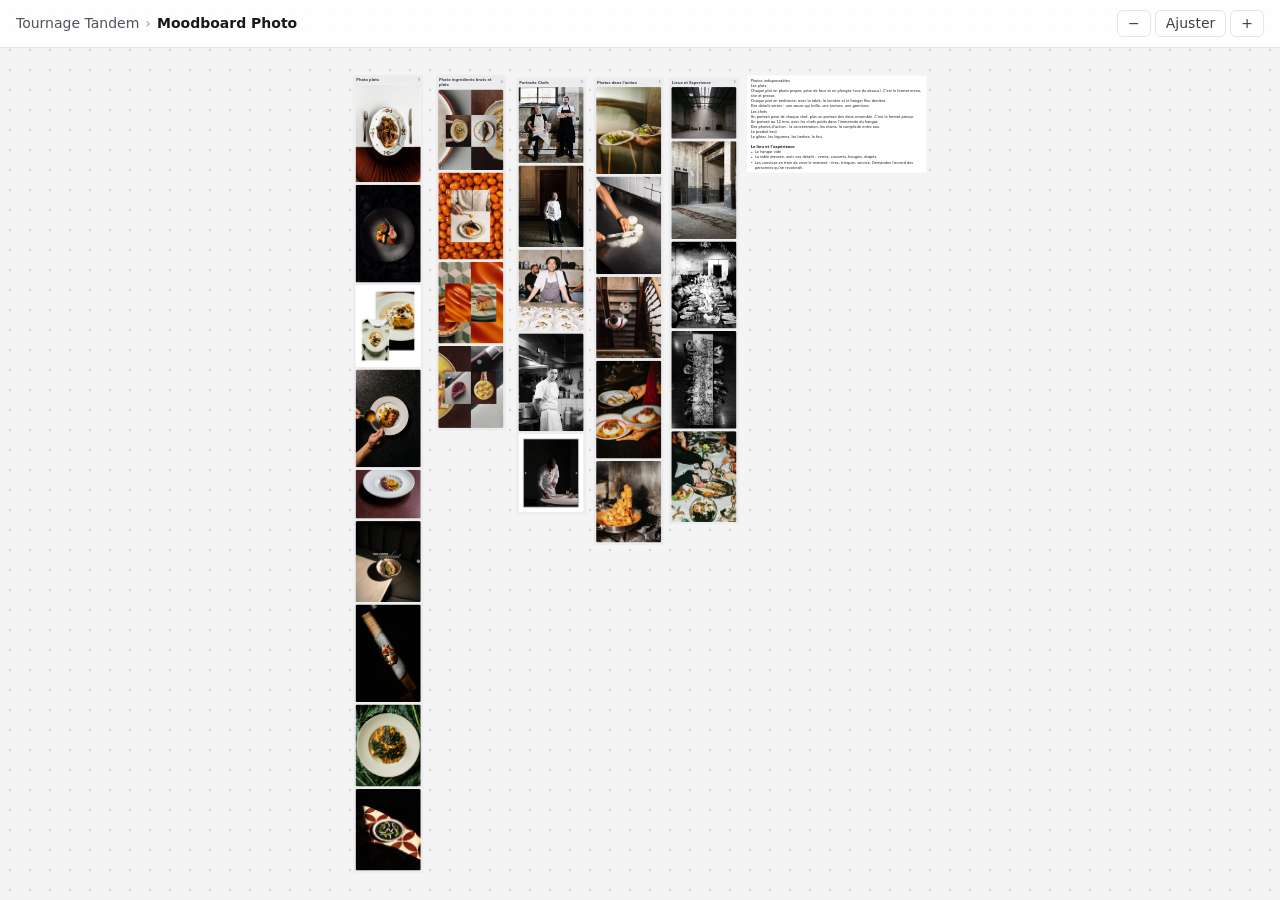
==== tournage-tandem-293031/b-8mO2krAp-R.html @ 4983e62d "Publier Tournage Tandem" ====
<!doctype html>
<html lang="fr" data-theme="light">
<head>
<meta charset="utf-8">
<meta name="viewport" content="width=device-width, initial-scale=1, viewport-fit=cover">
<meta name="robots" content="noindex">
<title>Moodboard Photo</title>
<link rel="stylesheet" href="site.css">
</head>
<body>
<header class="lb-bar"><nav class="lb-title"><a href="index.html">Tournage Tandem</a><span class="lb-sep">›</span><span>Moodboard Photo</span></nav>
<span class="lb-tools"><button type="button" data-zoom="out" aria-label="Dézoomer">−</button><button type="button" data-zoom="fit">Ajuster</button><button type="button" data-zoom="in" aria-label="Zoomer">+</button></span></header>
<main id="lb-viewport"><div id="lb-board" data-w="2370" data-h="3264" style="width:2370px;height:3264px"><div class="absolute top-0 left-0 origin-top-left" style="transform: translate(1290px, 400px);"><svg class="pointer-events-none absolute top-0 left-0 overflow-visible" width="1" height="1"><defs><marker id="arrowhead" viewBox="0 0 10 10" refX="9" refY="5" markerWidth="7" markerHeight="7" orient="auto-start-reverse"><path d="M0,0 L10,5 L0,10 z" fill="context-stroke"></path></marker></defs></svg><div data-card-id="LvJsIayY3w" tabindex="0" aria-label="Carte colonne" aria-selected="false" class="group absolute top-0 left-0 rounded-md border border-zinc-200 select-none " style="transform: translate(-1250px, -360px); width: 280px; z-index: 56; background: var(--color-surface);"><div class="rounded-md bg-zinc-200/70 p-2"><div class="mb-2 flex items-center gap-2 px-1 text-sm font-semibold text-zinc-700"><span class="flex-1">Photo plats</span><span class="text-xs font-normal text-zinc-500">9</span></div><div data-column-list="LvJsIayY3w" class="flex min-h-16 flex-col gap-2"><div data-card-id="njNgyBtPIL" data-column-child="true" class="relative rounded-md border border-zinc-200 " style="background: var(--color-surface);"><div><div class="relative overflow-hidden bg-zinc-200 rounded-md" style="aspect-ratio: 736 / 1104;"><img alt="" draggable="false" decoding="async" class="h-full w-full object-cover" src="media/i4.png"></div></div></div><div data-card-id="IyU7sFW_4O" data-column-child="true" class="relative rounded-md border border-zinc-200 " style="background: var(--color-surface);"><div><div class="relative overflow-hidden bg-zinc-200 rounded-md" style="aspect-ratio: 736 / 1104;"><img alt="" draggable="false" decoding="async" class="h-full w-full object-cover" src="media/i5.png"></div></div></div><div data-card-id="vJoPE5KVjy" data-column-child="true" class="relative rounded-md border border-zinc-200 " style="background: var(--color-surface);"><div><div class="relative overflow-hidden bg-zinc-200 rounded-md" style="aspect-ratio: 1080 / 1357;"><img alt="" draggable="false" decoding="async" class="h-full w-full object-cover" src="media/i6.png"></div></div></div><div data-card-id="wA_PZxwDK-" data-column-child="true" class="relative rounded-md border border-zinc-200 " style="background: var(--color-surface);"><div><div class="relative overflow-hidden bg-zinc-200 rounded-md" style="aspect-ratio: 236 / 354;"><img alt="" draggable="false" decoding="async" class="h-full w-full object-cover" src="media/i7.png"></div></div></div><div data-card-id="BzSF8DT0bY" data-column-child="true" class="relative rounded-md border border-zinc-200 " style="background: var(--color-surface);"><div><div class="relative overflow-hidden bg-zinc-200 rounded-md" style="aspect-ratio: 1080 / 810;"><img alt="" draggable="false" decoding="async" class="h-full w-full object-cover" src="media/i8.png"></div></div></div><div data-card-id="XKfzTBZloX" data-column-child="true" class="relative rounded-md border border-zinc-200 " style="background: var(--color-surface);"><div><div class="relative overflow-hidden bg-zinc-200 rounded-md" style="aspect-ratio: 633 / 787;"><img alt="" draggable="false" decoding="async" class="h-full w-full object-cover" src="media/i9.png"></div></div></div><div data-card-id="W5r5z1dsIK" data-column-child="true" class="relative rounded-md border border-zinc-200 " style="background: var(--color-surface);"><div><div class="relative overflow-hidden bg-zinc-200 rounded-md" style="aspect-ratio: 735 / 1101;"><img alt="" draggable="false" decoding="async" class="h-full w-full object-cover" src="media/i10.png"></div></div></div><div data-card-id="UJIeEretI3" data-column-child="true" class="relative rounded-md border border-zinc-200 " style="background: var(--color-surface);"><div><div class="relative overflow-hidden bg-zinc-200 rounded-md" style="aspect-ratio: 1080 / 1357;"><img alt="" draggable="false" decoding="async" class="h-full w-full object-cover" src="media/i11.png"></div></div></div><div data-card-id="RzW-T9tasm" data-column-child="true" class="relative rounded-md border border-zinc-200 " style="background: var(--color-surface);"><div><div class="relative overflow-hidden bg-zinc-200 rounded-md" style="aspect-ratio: 1080 / 1350;"><img alt="" draggable="false" decoding="async" class="h-full w-full object-cover" src="media/i12.png"></div></div></div></div></div></div><div data-card-id="RXgwbkj4sM" tabindex="0" aria-label="Carte note" aria-selected="false" class="group absolute top-0 left-0 rounded-md border border-zinc-200 select-none " style="transform: translate(320px, -360px); width: 720px; z-index: 198; background: var(--color-surface);"><div class="note-content px-4 py-3"><div><p>Photos indispensables</p><p></p><p>Les plats </p><p></p><p>Chaque plat en photo propre, prise de face et en plongée (vue du dessus). C’est le format menu, site et presse.</p><p>Chaque plat en ambiance, avec la table, la lumière et le hangar flou derrière.</p><p>Des détails serrés : une sauce qui brille, une texture, une garniture.</p><p></p><p>Les chefs</p><p>Un portrait posé de chaque chef, plus un portrait des deux ensemble. C’est le format presse.</p><p>Un portrait au 12 mm, avec les chefs petits dans l’immensité du hangar.</p><p>Des photos d’action : la concentration, les mains, la complicité entre eux.</p><p></p><p>Le produit brut</p><p>Le gibier, les légumes, les herbes, le feu.<br><br><strong>Le lieu et l’expérience</strong></p><ul><li><p>Le hangar vide</p></li><li><p>La table dressée, avec ses détails : verres, couverts, bougies, drapés.</p></li><li><p>Les convives en train de vivre le moment : rires, trinquer, service. Demandez l’accord des personnes qu’on reconnaît.</p></li></ul><p></p></div></div></div><div data-card-id="9bsiTiOy2B" tabindex="0" aria-label="Carte colonne" aria-selected="false" class="group absolute top-0 left-0 rounded-md border border-zinc-200 select-none " style="transform: translate(-920px, -360px); width: 280px; z-index: 103; background: var(--color-surface);"><div class="rounded-md bg-zinc-200/70 p-2"><div class="mb-2 flex items-center gap-2 px-1 text-sm font-semibold text-zinc-700"><span class="flex-1">Photo ingrédients bruts et plats</span><span class="text-xs font-normal text-zinc-500">4</span></div><div data-column-list="9bsiTiOy2B" class="flex min-h-16 flex-col gap-2"><div data-card-id="XRxmBs9Y7x" data-column-child="true" class="relative rounded-md border border-zinc-200 " style="background: var(--color-surface);"><div><div class="relative overflow-hidden bg-zinc-200 rounded-md" style="aspect-ratio: 736 / 910;"><img alt="" draggable="false" decoding="async" class="h-full w-full object-cover" src="media/i13.png"></div></div></div><div data-card-id="k-zAx4Mwv9" data-column-child="true" class="relative rounded-md border border-zinc-200 " style="background: var(--color-surface);"><div><div class="relative overflow-hidden bg-zinc-200 rounded-md" style="aspect-ratio: 1080 / 1440;"><img alt="" draggable="false" decoding="async" class="h-full w-full object-cover" src="media/i14.png"></div></div></div><div data-card-id="_bn1Z7Jq5g" data-column-child="true" class="relative rounded-md border border-zinc-200 " style="background: var(--color-surface);"><div><div class="relative overflow-hidden bg-zinc-200 rounded-md" style="aspect-ratio: 736 / 920;"><img alt="" draggable="false" decoding="async" class="h-full w-full object-cover" src="media/i15.png"></div></div></div><div data-card-id="ds8Im5H5Rj" data-column-child="true" class="relative rounded-md border border-zinc-200 " style="background: var(--color-surface);"><div><div class="relative overflow-hidden bg-zinc-200 rounded-md" style="aspect-ratio: 735 / 923;"><img alt="" draggable="false" decoding="async" class="h-full w-full object-cover" src="media/i16.png"></div></div></div></div></div></div><div data-card-id="5OZ8NhN9VP" tabindex="0" aria-label="Carte colonne" aria-selected="false" class="group absolute top-0 left-0 rounded-md border border-zinc-200 select-none " style="transform: translate(-600px, -350px); width: 280px; z-index: 129; background: var(--color-surface);"><div class="rounded-md bg-zinc-200/70 p-2"><div class="mb-2 flex items-center gap-2 px-1 text-sm font-semibold text-zinc-700"><span class="flex-1">Portraits Chefs</span><span class="text-xs font-normal text-zinc-500">5</span></div><div data-column-list="5OZ8NhN9VP" class="flex min-h-16 flex-col gap-2"><div data-card-id="KMeuzlbNnv" data-column-child="true" class="relative rounded-md border border-zinc-200 " style="background: var(--color-surface);"><div><div class="relative overflow-hidden bg-zinc-200 rounded-md" style="aspect-ratio: 236 / 275;"><img alt="" draggable="false" decoding="async" class="h-full w-full object-cover" src="media/i17.png"></div></div></div><div data-card-id="vSQC8sdJQJ" data-column-child="true" class="relative rounded-md border border-zinc-200 " style="background: var(--color-surface);"><div><div class="relative overflow-hidden bg-zinc-200 rounded-md" style="aspect-ratio: 480 / 600;"><img alt="" draggable="false" decoding="async" class="h-full w-full object-cover" src="media/i18.png"></div></div></div><div data-card-id="62qQlUIC3m" data-column-child="true" class="relative rounded-md border border-zinc-200 " style="background: var(--color-surface);"><div><div class="relative overflow-hidden bg-zinc-200 rounded-md" style="aspect-ratio: 736 / 920;"><img alt="" draggable="false" decoding="async" class="h-full w-full object-cover" src="media/i19.png"></div></div></div><div data-card-id="2UBen1p0eY" data-column-child="true" class="relative rounded-md border border-zinc-200 " style="background: var(--color-surface);"><div><div class="relative overflow-hidden bg-zinc-200 rounded-md" style="aspect-ratio: 853 / 1280;"><img alt="" draggable="false" decoding="async" class="h-full w-full object-cover" src="media/i20.png"></div></div></div><div data-card-id="iUIeqtGSo3" data-column-child="true" class="relative rounded-md border border-zinc-200 " style="background: var(--color-surface);"><div><div class="relative overflow-hidden bg-zinc-200 rounded-md" style="aspect-ratio: 735 / 886;"><img alt="" draggable="false" decoding="async" class="h-full w-full object-cover" src="media/i21.png"></div></div></div></div></div></div><div data-card-id="lsM_R3kjJk" tabindex="0" aria-label="Carte colonne" aria-selected="false" class="group absolute top-0 left-0 rounded-md border border-zinc-200 select-none " style="transform: translate(-290px, -350px); width: 280px; z-index: 151; background: var(--color-surface);"><div class="rounded-md bg-zinc-200/70 p-2"><div class="mb-2 flex items-center gap-2 px-1 text-sm font-semibold text-zinc-700"><span class="flex-1">Photos dans l'action</span><span class="text-xs font-normal text-zinc-500">5</span></div><div data-column-list="lsM_R3kjJk" class="flex min-h-16 flex-col gap-2"><div data-card-id="nvrEvSEn0A" data-column-child="true" class="relative rounded-md border border-zinc-200 " style="background: var(--color-surface);"><div><div class="relative overflow-hidden bg-zinc-200 rounded-md" style="aspect-ratio: 736 / 981;"><img alt="" draggable="false" decoding="async" class="h-full w-full object-cover" src="media/i22.png"></div></div></div><div data-card-id="2NFzXFzOPp" data-column-child="true" class="relative rounded-md border border-zinc-200 " style="background: var(--color-surface);"><div><div class="relative overflow-hidden bg-zinc-200 rounded-md" style="aspect-ratio: 735 / 1103;"><img alt="" draggable="false" decoding="async" class="h-full w-full object-cover" src="media/i23.png"></div></div></div><div data-card-id="EYjnAROrxI" data-column-child="true" class="relative rounded-md border border-zinc-200 " style="background: var(--color-surface);"><div><div class="relative overflow-hidden bg-zinc-200 rounded-md" style="aspect-ratio: 736 / 920;"><img alt="" draggable="false" decoding="async" class="h-full w-full object-cover" src="media/i24.png"></div></div></div><div data-card-id="Mbtm92wgEy" data-column-child="true" class="relative rounded-md border border-zinc-200 " style="background: var(--color-surface);"><div><div class="relative overflow-hidden bg-zinc-200 rounded-md" style="aspect-ratio: 1200 / 1799;"><img alt="" draggable="false" decoding="async" class="h-full w-full object-cover" src="media/i25.jpg"></div></div></div><div data-card-id="9i31WPZSc4" data-column-child="true" class="relative rounded-md border border-zinc-200 " style="background: var(--color-surface);"><div><div class="relative overflow-hidden bg-zinc-200 rounded-md" style="aspect-ratio: 736 / 920;"><img alt="" draggable="false" decoding="async" class="h-full w-full object-cover" src="media/i26.png"></div></div></div></div></div></div><div data-card-id="MlUQ92Ofdx" tabindex="0" aria-label="Carte colonne" aria-selected="false" class="group absolute top-0 left-0 rounded-md border border-zinc-200 select-none " style="transform: translate(10px, -350px); width: 280px; z-index: 185; background: var(--color-surface);"><div class="rounded-md bg-zinc-200/70 p-2"><div class="mb-2 flex items-center gap-2 px-1 text-sm font-semibold text-zinc-700"><span class="flex-1">Lieux et Experience</span><span class="text-xs font-normal text-zinc-500">5</span></div><div data-column-list="MlUQ92Ofdx" class="flex min-h-16 flex-col gap-2"><div data-card-id="k3ihn5Mwiq" data-column-child="true" class="relative rounded-md border border-zinc-200 " style="background: var(--color-surface);"><div><div class="relative overflow-hidden bg-zinc-200 rounded-md" style="aspect-ratio: 736 / 583;"><img alt="" draggable="false" decoding="async" class="h-full w-full object-cover" src="media/i27.png"></div></div></div><div data-card-id="mIV87DHWAd" data-column-child="true" class="relative rounded-md border border-zinc-200 " style="background: var(--color-surface);"><div><div class="relative overflow-hidden bg-zinc-200 rounded-md" style="aspect-ratio: 427 / 640;"><img alt="" draggable="false" decoding="async" class="h-full w-full object-cover" src="media/i28.png"></div></div></div><div data-card-id="74-20V0Ekl" data-column-child="true" class="relative rounded-md border border-zinc-200 " style="background: var(--color-surface);"><div><div class="relative overflow-hidden bg-zinc-200 rounded-md" style="aspect-ratio: 899 / 1200;"><img alt="" draggable="false" decoding="async" class="h-full w-full object-cover" src="media/i29.png"></div></div></div><div data-card-id="DCkj7bv6Ms" data-column-child="true" class="relative rounded-md border border-zinc-200 " style="background: var(--color-surface);"><div><div class="relative overflow-hidden bg-zinc-200 rounded-md" style="aspect-ratio: 736 / 1104;"><img alt="" draggable="false" decoding="async" class="h-full w-full object-cover" src="media/i30.png"></div></div></div><div data-card-id="jAz-Vx_orw" data-column-child="true" class="relative rounded-md border border-zinc-200 " style="background: var(--color-surface);"><div><div class="relative overflow-hidden bg-zinc-200 rounded-md" style="aspect-ratio: 1200 / 1679;"><img alt="" draggable="false" decoding="async" class="h-full w-full object-cover" src="media/i31.jpg"></div></div></div></div></div></div></div></div></main>
<div id="lb-lightbox" hidden></div>
<script src="viewer.js"></script>
</body>
</html>
---- tournage-tandem-293031/site.css ----
@layer properties {
  @supports (((-webkit-hyphens:none)) and (not (margin-trim:inline))) or ((-moz-orient:inline) and (not (color:rgb(from red r g b)))) {
  *, ::before, ::after, ::backdrop { --tw-translate-x: 0; --tw-translate-y: 0; --tw-translate-z: 0; --tw-rotate-x: initial; --tw-rotate-y: initial; --tw-rotate-z: initial; --tw-skew-x: initial; --tw-skew-y: initial; --tw-space-y-reverse: 0; --tw-divide-y-reverse: 0; --tw-border-style: solid; --tw-leading: initial; --tw-font-weight: initial; --tw-tracking: initial; --tw-shadow: 0 0 #0000; --tw-shadow-color: initial; --tw-shadow-alpha: 100%; --tw-inset-shadow: 0 0 #0000; --tw-inset-shadow-color: initial; --tw-inset-shadow-alpha: 100%; --tw-ring-color: initial; --tw-ring-shadow: 0 0 #0000; --tw-inset-ring-color: initial; --tw-inset-ring-shadow: 0 0 #0000; --tw-ring-inset: initial; --tw-ring-offset-width: 0px; --tw-ring-offset-color: #fff; --tw-ring-offset-shadow: 0 0 #0000; --tw-outline-style: solid; --tw-blur: initial; --tw-brightness: initial; --tw-contrast: initial; --tw-grayscale: initial; --tw-hue-rotate: initial; --tw-invert: initial; --tw-opacity: initial; --tw-saturate: initial; --tw-sepia: initial; --tw-drop-shadow: initial; --tw-drop-shadow-color: initial; --tw-drop-shadow-alpha: 100%; --tw-drop-shadow-size: initial; }
}
}
@layer theme {
  :root, :host { --font-sans: -apple-system, BlinkMacSystemFont, "Segoe UI", Roboto, "Helvetica Neue", "Noto Sans", Arial, sans-serif, "Apple Color Emoji", "Segoe UI Emoji", "Segoe UI Symbol", "Noto Color Emoji"; --font-mono: ui-monospace, SFMono-Regular, Menlo, Monaco, Consolas, "Liberation Mono", "Courier New", monospace; --color-red-50: oklch(97.1% .013 17.38); --color-red-200: oklch(88.5% .062 18.334); --color-red-700: oklch(50.5% .213 27.518); --color-red-800: oklch(44.4% .177 26.899); --color-amber-50: oklch(98.7% .022 95.277); --color-amber-400: oklch(82.8% .189 84.429); --color-amber-900: oklch(41.4% .112 45.904); --color-green-500: oklch(72.3% .219 149.579); --color-sky-50: oklch(97.7% .013 236.62); --color-sky-100: oklch(95.1% .026 236.824); --color-sky-500: oklch(68.5% .169 237.323); --color-sky-600: oklch(58.8% .158 241.966); --color-sky-700: oklch(50% .134 242.749); --color-sky-800: oklch(44.3% .11 240.79); --color-zinc-50: oklch(98.5% 0 none); --color-zinc-100: oklch(96.7% .001 286.375); --color-zinc-200: oklch(92% .004 286.32); --color-zinc-300: oklch(87.1% .006 286.286); --color-zinc-400: oklch(70.5% .015 286.067); --color-zinc-500: oklch(55.2% .016 285.938); --color-zinc-600: oklch(44.2% .017 285.786); --color-zinc-700: oklch(37% .013 285.805); --color-zinc-800: oklch(27.4% .006 286.033); --color-zinc-900: oklch(21% .006 285.885); --color-black: #000; --color-white: #fff; --spacing: .25rem; --container-xs: 20rem; --container-sm: 24rem; --container-md: 28rem; --container-lg: 32rem; --container-xl: 36rem; --container-2xl: 42rem; --container-3xl: 48rem; --container-4xl: 56rem; --container-6xl: 72rem; --text-xs: .75rem; --text-xs--line-height: calc(1 / .75); --text-sm: .875rem; --text-sm--line-height: calc(1.25 / .875); --text-base: 1rem; --text-base--line-height: calc(1.5 / 1); --text-lg: 1.125rem; --text-lg--line-height: calc(1.75 / 1.125); --text-xl: 1.25rem; --text-xl--line-height: calc(1.75 / 1.25); --text-2xl: 1.5rem; --text-2xl--line-height: calc(2 / 1.5); --text-4xl: 2.25rem; --text-4xl--line-height: calc(2.5 / 2.25); --font-weight-normal: 400; --font-weight-medium: 500; --font-weight-semibold: 600; --font-weight-bold: 700; --tracking-wide: .025em; --tracking-widest: .1em; --leading-relaxed: 1.625; --radius-md: .375rem; --radius-lg: .5rem; --radius-xl: .75rem; --radius-2xl: 1rem; --aspect-video: 16 / 9; --default-transition-duration: .15s; --default-transition-timing-function: cubic-bezier(.4, 0, .2, 1); --default-font-family: var(--font-sans); --default-mono-font-family: var(--font-mono); --color-surface: #fff; --color-ink: oklch(21% .006 285.885); --color-ink-hover: oklch(37% .013 285.805); --color-grid-dot: #0000001f; }
}
@layer base {
  *, ::after, ::before, ::backdrop { box-sizing: border-box; border: 0px solid; margin: 0px; padding: 0px; }
  ::file-selector-button { box-sizing: border-box; border: 0px solid; margin: 0px; padding: 0px; }
  html, :host { tab-size: 4; line-height: 1.5; font-family: var(--default-font-family,-apple-system, BlinkMacSystemFont, "Segoe UI", Roboto, "Helvetica Neue", "Noto Sans", Arial, sans-serif, "Apple Color Emoji", "Segoe UI Emoji", "Segoe UI Symbol", "Noto Color Emoji"); font-feature-settings: var(--default-font-feature-settings,normal); font-variation-settings: var(--default-font-variation-settings,normal); }
  hr { height: 0px; color: inherit; border-top-width: 1px; }
  abbr:where([title]) { text-decoration: underline dotted; }
  h1, h2, h3, h4, h5, h6 { font-size: inherit; font-weight: inherit; }
  a { color: inherit; text-decoration: inherit; }
  b, strong { font-weight: bolder; }
  code, kbd, samp, pre { font-family: var(--default-mono-font-family,ui-monospace, SFMono-Regular, Menlo, Monaco, Consolas, "Liberation Mono", "Courier New", monospace); font-feature-settings: var(--default-mono-font-feature-settings,normal); font-variation-settings: var(--default-mono-font-variation-settings,normal); font-size: 1em; }
  small { font-size: 80%; }
  sub, sup { vertical-align: baseline; font-size: 75%; line-height: 0; position: relative; }
  sub { bottom: -0.25em; }
  sup { top: -0.5em; }
  table { text-indent: 0px; border-color: inherit; border-collapse: collapse; }
  progress { vertical-align: baseline; }
  summary { display: list-item; }
  ol, ul, menu { list-style: none; }
  img, svg, video, canvas, audio, iframe, embed, object { vertical-align: middle; display: block; }
  img, video { max-width: 100%; height: auto; }
  button, input, select, optgroup, textarea { font-style: inherit; font-variant-caps: inherit; font-weight: inherit; font-width: inherit; font-size: inherit; line-height: inherit; font-family: inherit; font-size-adjust: inherit; font-kerning: inherit; font-variant-alternates: inherit; font-variant-ligatures: inherit; font-variant-numeric: inherit; font-variant-east-asian: inherit; font-variant-position: inherit; font-variant-emoji: inherit; font-optical-sizing: inherit; font-feature-settings: inherit; font-variation-settings: inherit; letter-spacing: inherit; color: inherit; opacity: 1; background-color: rgba(0, 0, 0, 0); border-radius: 0px; }
  ::file-selector-button { font-style: inherit; font-variant-caps: inherit; font-weight: inherit; font-width: inherit; font-size: inherit; line-height: inherit; font-family: inherit; font-size-adjust: inherit; font-kerning: inherit; font-variant-alternates: inherit; font-variant-ligatures: inherit; font-variant-numeric: inherit; font-variant-east-asian: inherit; font-variant-position: inherit; font-variant-emoji: inherit; font-optical-sizing: inherit; font-feature-settings: inherit; font-variation-settings: inherit; letter-spacing: inherit; color: inherit; opacity: 1; background-color: rgba(0, 0, 0, 0); border-radius: 0px; }
  :where(select:is([multiple], [size])) optgroup { font-weight: bolder; }
  :where(select:is([multiple], [size])) optgroup option { padding-inline-start: 20px; }
  ::file-selector-button { margin-inline-end: 4px; }
  ::placeholder { opacity: 1; }
  @supports (not ((-webkit-appearance:-apple-pay-button))) or (contain-intrinsic-size:1px) {
  ::placeholder { color: currentcolor; }
  @supports (color:color-mix(in lab, red, red)) {
  ::placeholder { color: color-mix(currentcolor, transparent); }
}
}
  textarea { resize: vertical; }
  ::-webkit-search-decoration { appearance: none; }
  ::-webkit-date-and-time-value { min-height: 1lh; text-align: inherit; }
  ::-webkit-datetime-edit { display: inline-flex; }
  ::-webkit-datetime-edit-fields-wrapper { padding: 0px; }
  ::-webkit-datetime-edit { padding-block: 0px; }
  ::-webkit-datetime-edit-year-field { padding-block: 0px; }
  ::-webkit-datetime-edit-month-field { padding-block: 0px; }
  ::-webkit-datetime-edit-day-field { padding-block: 0px; }
  ::-webkit-datetime-edit-hour-field { padding-block: 0px; }
  ::-webkit-datetime-edit-minute-field { padding-block: 0px; }
  ::-webkit-datetime-edit-second-field { padding-block: 0px; }
  ::-webkit-datetime-edit-millisecond-field { padding-block: 0px; }
  ::-webkit-datetime-edit-meridiem-field { padding-block: 0px; }
  ::-webkit-calendar-picker-indicator { line-height: 1; }
  button, input:where([type="button"], [type="reset"], [type="submit"]) { appearance: button; }
  ::file-selector-button { appearance: button; }
  ::-webkit-inner-spin-button { height: auto; }
  ::-webkit-outer-spin-button { height: auto; }
  [hidden]:where(:not([hidden="until-found"])) { display: none !important; }
}
@layer components;
@layer utilities {
  .pointer-events-auto { pointer-events: auto; }
  .pointer-events-none { pointer-events: none; }
  .invisible { visibility: hidden; }
  .visible { visibility: visible; }
  .sr-only { clip-path: inset(50%); white-space: nowrap; border-width: 0px; width: 1px; height: 1px; margin: -1px; padding: 0px; position: absolute; overflow: hidden; }
  .absolute { position: absolute; }
  .fixed { position: fixed; }
  .relative { position: relative; }
  .static { position: static; }
  .sticky { position: sticky; }
  .inset-0 { inset: 0px; }
  .-top-1\.5 { top: calc(var(--spacing) * -1.5); }
  .-top-10 { top: calc(var(--spacing) * -10); }
  .top-0 { top: 0px; }
  .top-1\.5 { top: calc(var(--spacing) * 1.5); }
  .top-1\/2 { top: 50%; }
  .top-2 { top: calc(var(--spacing) * 2); }
  .top-3 { top: calc(var(--spacing) * 3); }
  .top-full { top: 100%; }
  .-right-1 { right: calc(var(--spacing) * -1); }
  .-right-1\.5 { right: calc(var(--spacing) * -1.5); }
  .-right-5 { right: calc(var(--spacing) * -5); }
  .right-0 { right: 0px; }
  .right-2 { right: calc(var(--spacing) * 2); }
  .right-3 { right: calc(var(--spacing) * 3); }
  .bottom-2 { bottom: calc(var(--spacing) * 2); }
  .bottom-4 { bottom: calc(var(--spacing) * 4); }
  .bottom-12 { bottom: calc(var(--spacing) * 12); }
  .bottom-full { bottom: 100%; }
  .left-0 { left: 0px; }
  .left-1\.5 { left: calc(var(--spacing) * 1.5); }
  .left-1\/2 { left: 50%; }
  .left-2 { left: calc(var(--spacing) * 2); }
  .left-3 { left: calc(var(--spacing) * 3); }
  .z-10 { z-index: 10; }
  .z-40 { z-index: 40; }
  .z-50 { z-index: 50; }
  .col-span-2 { grid-column-start: span 2; grid-column-end: span 2; }
  .container { width: 100%; }
  @media (width >= 40rem) {
  .container { max-width: 40rem; }
}
  @media (width >= 48rem) {
  .container { max-width: 48rem; }
}
  @media (width >= 64rem) {
  .container { max-width: 64rem; }
}
  @media (width >= 80rem) {
  .container { max-width: 80rem; }
}
  @media (width >= 96rem) {
  .container { max-width: 96rem; }
}
  .m-4 { margin: calc(var(--spacing) * 4); }
  .m-auto { margin: auto; }
  .mx-1 { margin-inline: var(--spacing); }
  .mx-auto { margin-inline: auto; }
  .mt-0\.5 { margin-top: calc(var(--spacing) * .5); }
  .mt-1 { margin-top: var(--spacing); }
  .mt-2 { margin-top: calc(var(--spacing) * 2); }
  .mt-3 { margin-top: calc(var(--spacing) * 3); }
  .mt-4 { margin-top: calc(var(--spacing) * 4); }
  .mb-1 { margin-bottom: var(--spacing); }
  .mb-2 { margin-bottom: calc(var(--spacing) * 2); }
  .mb-3 { margin-bottom: calc(var(--spacing) * 3); }
  .mb-4 { margin-bottom: calc(var(--spacing) * 4); }
  .mb-5 { margin-bottom: calc(var(--spacing) * 5); }
  .ml-0\.5 { margin-left: calc(var(--spacing) * .5); }
  .ml-1 { margin-left: var(--spacing); }
  .ml-2 { margin-left: calc(var(--spacing) * 2); }
  .ml-auto { margin-left: auto; }
  .line-clamp-2 { -webkit-line-clamp: 2; -webkit-box-orient: vertical; display: -webkit-box; overflow: hidden; }
  .block { display: block; }
  .contents { display: contents; }
  .flex { display: flex; }
  .grid { display: grid; }
  .hidden { display: none; }
  .inline-block { display: inline-block; }
  .inline-flex { display: inline-flex; }
  .table { display: table; }
  .aspect-\[4\/3\] { aspect-ratio: 4 / 3; }
  .aspect-video { aspect-ratio: var(--aspect-video); }
  .h-1 { height: var(--spacing); }
  .h-2 { height: calc(var(--spacing) * 2); }
  .h-3 { height: calc(var(--spacing) * 3); }
  .h-4 { height: calc(var(--spacing) * 4); }
  .h-5 { height: calc(var(--spacing) * 5); }
  .h-6 { height: calc(var(--spacing) * 6); }
  .h-7 { height: calc(var(--spacing) * 7); }
  .h-8 { height: calc(var(--spacing) * 8); }
  .h-9 { height: calc(var(--spacing) * 9); }
  .h-10 { height: calc(var(--spacing) * 10); }
  .h-11 { height: calc(var(--spacing) * 11); }
  .h-12 { height: calc(var(--spacing) * 12); }
  .h-44 { height: calc(var(--spacing) * 44); }
  .h-full { height: 100%; }
  .max-h-40 { max-height: calc(var(--spacing) * 40); }
  .max-h-\[75vh\] { max-height: 75vh; }
  .max-h-\[85vh\] { max-height: 85vh; }
  .max-h-full { max-height: 100%; }
  .min-h-0 { min-height: 0px; }
  .min-h-6 { min-height: calc(var(--spacing) * 6); }
  .min-h-12 { min-height: calc(var(--spacing) * 12); }
  .min-h-16 { min-height: calc(var(--spacing) * 16); }
  .w-1 { width: var(--spacing); }
  .w-2 { width: calc(var(--spacing) * 2); }
  .w-2\/3 { width: 66.6667%; }
  .w-3 { width: calc(var(--spacing) * 3); }
  .w-4 { width: calc(var(--spacing) * 4); }
  .w-5 { width: calc(var(--spacing) * 5); }
  .w-5\/6 { width: 83.3333%; }
  .w-6 { width: calc(var(--spacing) * 6); }
  .w-7 { width: calc(var(--spacing) * 7); }
  .w-8 { width: calc(var(--spacing) * 8); }
  .w-9 { width: calc(var(--spacing) * 9); }
  .w-10 { width: calc(var(--spacing) * 10); }
  .w-11 { width: calc(var(--spacing) * 11); }
  .w-12 { width: calc(var(--spacing) * 12); }
  .w-14 { width: calc(var(--spacing) * 14); }
  .w-16 { width: calc(var(--spacing) * 16); }
  .w-20 { width: calc(var(--spacing) * 20); }
  .w-32 { width: calc(var(--spacing) * 32); }
  .w-40 { width: calc(var(--spacing) * 40); }
  .w-44 { width: calc(var(--spacing) * 44); }
  .w-48 { width: calc(var(--spacing) * 48); }
  .w-60 { width: calc(var(--spacing) * 60); }
  .w-72 { width: calc(var(--spacing) * 72); }
  .w-full { width: 100%; }
  .w-px { width: 1px; }
  .max-w-2xl { max-width: var(--container-2xl); }
  .max-w-3xl { max-width: var(--container-3xl); }
  .max-w-4xl { max-width: var(--container-4xl); }
  .max-w-6xl { max-width: var(--container-6xl); }
  .max-w-40 { max-width: calc(var(--spacing) * 40); }
  .max-w-\[calc\(100\%-1\.5rem\)\] { max-width: calc(100% - 1.5rem); }
  .max-w-full { max-width: 100%; }
  .max-w-lg { max-width: var(--container-lg); }
  .max-w-md { max-width: var(--container-md); }
  .max-w-sm { max-width: var(--container-sm); }
  .max-w-xl { max-width: var(--container-xl); }
  .max-w-xs { max-width: var(--container-xs); }
  .min-w-0 { min-width: 0px; }
  .min-w-7 { min-width: calc(var(--spacing) * 7); }
  .min-w-12 { min-width: calc(var(--spacing) * 12); }
  .min-w-44 { min-width: calc(var(--spacing) * 44); }
  .min-w-60 { min-width: calc(var(--spacing) * 60); }
  .flex-1 { flex: 1 1 0%; }
  .flex-shrink { flex-shrink: 1; }
  .shrink-0 { flex-shrink: 0; }
  .origin-top-left { transform-origin: 0px 0px; }
  .-translate-x-1\/2 { --tw-translate-x: calc(calc(1 / 2 * 100%) * -1); translate: var(--tw-translate-x) var(--tw-translate-y); }
  .-translate-y-1\/2 { --tw-translate-y: calc(calc(1 / 2 * 100%) * -1); translate: var(--tw-translate-x) var(--tw-translate-y); }
  .transform { transform: var(--tw-rotate-x,) var(--tw-rotate-y,) var(--tw-rotate-z,) var(--tw-skew-x,) var(--tw-skew-y,); }
  .cursor-crosshair { cursor: crosshair; }
  .cursor-ew-resize { cursor: ew-resize; }
  .cursor-grab { cursor: grab; }
  .cursor-move { cursor: move; }
  .cursor-pointer { cursor: pointer; }
  .cursor-text { cursor: text; }
  .touch-none { touch-action: none; }
  .resize { resize: both; }
  .resize-none { resize: none; }
  .list-disc { list-style-type: disc; }
  .grid-cols-2 { grid-template-columns: repeat(2, minmax(0px, 1fr)); }
  .grid-cols-\[auto_1fr\] { grid-template-columns: auto 1fr; }
  .grid-cols-\[repeat\(auto-fill\,minmax\(48px\,1fr\)\)\] { grid-template-columns: repeat(auto-fill, minmax(48px, 1fr)); }
  .grid-cols-\[repeat\(auto-fill\,minmax\(200px\,1fr\)\)\] { grid-template-columns: repeat(auto-fill, minmax(200px, 1fr)); }
  .flex-col { flex-direction: column; }
  .flex-col-reverse { flex-direction: column-reverse; }
  .flex-row { flex-direction: row; }
  .flex-wrap { flex-wrap: wrap; }
  .items-baseline { align-items: baseline; }
  .items-center { align-items: center; }
  .items-end { align-items: flex-end; }
  .items-start { align-items: flex-start; }
  .justify-between { justify-content: space-between; }
  .justify-center { justify-content: center; }
  .justify-end { justify-content: flex-end; }
  .gap-0\.5 { gap: calc(var(--spacing) * .5); }
  .gap-1 { gap: var(--spacing); }
  .gap-1\.5 { gap: calc(var(--spacing) * 1.5); }
  .gap-2 { gap: calc(var(--spacing) * 2); }
  .gap-3 { gap: calc(var(--spacing) * 3); }
  .gap-4 { gap: calc(var(--spacing) * 4); }
  :where(.space-y-1 > :not(:last-child)) { --tw-space-y-reverse: 0; margin-block-start: calc(var(--spacing) * var(--tw-space-y-reverse)); margin-block-end: calc(var(--spacing) * calc(1 - var(--tw-space-y-reverse))); }
  :where(.space-y-1\.5 > :not(:last-child)) { --tw-space-y-reverse: 0; margin-block-start: calc(calc(var(--spacing) * 1.5) * var(--tw-space-y-reverse)); margin-block-end: calc(calc(var(--spacing) * 1.5) * calc(1 - var(--tw-space-y-reverse))); }
  :where(.space-y-2 > :not(:last-child)) { --tw-space-y-reverse: 0; margin-block-start: calc(calc(var(--spacing) * 2) * var(--tw-space-y-reverse)); margin-block-end: calc(calc(var(--spacing) * 2) * calc(1 - var(--tw-space-y-reverse))); }
  :where(.space-y-5 > :not(:last-child)) { --tw-space-y-reverse: 0; margin-block-start: calc(calc(var(--spacing) * 5) * var(--tw-space-y-reverse)); margin-block-end: calc(calc(var(--spacing) * 5) * calc(1 - var(--tw-space-y-reverse))); }
  :where(.space-y-6 > :not(:last-child)) { --tw-space-y-reverse: 0; margin-block-start: calc(calc(var(--spacing) * 6) * var(--tw-space-y-reverse)); margin-block-end: calc(calc(var(--spacing) * 6) * calc(1 - var(--tw-space-y-reverse))); }
  .gap-x-2 { column-gap: calc(var(--spacing) * 2); }
  .gap-x-4 { column-gap: calc(var(--spacing) * 4); }
  .gap-y-1 { row-gap: var(--spacing); }
  :where(.divide-y > :not(:last-child)) { --tw-divide-y-reverse: 0; border-bottom-style: var(--tw-border-style); border-top-style: var(--tw-border-style); border-top-width: calc(1px * var(--tw-divide-y-reverse)); border-bottom-width: calc(1px * calc(1 - var(--tw-divide-y-reverse))); }
  :where(.divide-zinc-100 > :not(:last-child)) { border-color: var(--color-zinc-100); }
  :where(.divide-zinc-200 > :not(:last-child)) { border-color: var(--color-zinc-200); }
  .self-stretch { align-self: stretch; }
  .truncate { text-overflow: ellipsis; white-space: nowrap; overflow: hidden; }
  .overflow-auto { overflow: auto; }
  .overflow-hidden { overflow: hidden; }
  .overflow-visible { overflow: visible; }
  .overflow-x-auto { overflow-x: auto; }
  .overflow-y-auto { overflow-y: auto; }
  .rounded { border-radius: 0.25rem; }
  .rounded-2xl { border-radius: var(--radius-2xl); }
  .rounded-full { border-radius: 2147483647px; }
  .rounded-lg { border-radius: var(--radius-lg); }
  .rounded-md { border-radius: var(--radius-md); }
  .rounded-xl { border-radius: var(--radius-xl); }
  .rounded-t-lg { border-top-left-radius: var(--radius-lg); border-top-right-radius: var(--radius-lg); }
  .rounded-t-md { border-top-left-radius: var(--radius-md); border-top-right-radius: var(--radius-md); }
  .border { border-style: var(--tw-border-style); border-width: 1px; }
  .border-2 { border-style: var(--tw-border-style); border-width: 2px; }
  .border-t { border-top-style: var(--tw-border-style); border-top-width: 1px; }
  .border-b { border-bottom-style: var(--tw-border-style); border-bottom-width: 1px; }
  .border-dashed { --tw-border-style: dashed; border-style: dashed; }
  .border-red-200 { border-color: var(--color-red-200); }
  .border-sky-500 { border-color: var(--color-sky-500); }
  .border-zinc-100 { border-color: var(--color-zinc-100); }
  .border-zinc-200 { border-color: var(--color-zinc-200); }
  .border-zinc-300 { border-color: var(--color-zinc-300); }
  .border-zinc-400 { border-color: var(--color-zinc-400); }
  .bg-amber-50 { background-color: var(--color-amber-50); }
  .bg-amber-400 { background-color: var(--color-amber-400); }
  .bg-black { background-color: var(--color-black); }
  .bg-black\/30 { background-color: rgba(0, 0, 0, 0.3); }
  @supports (color:color-mix(in lab, red, red)) {
  .bg-black\/30 { background-color: color-mix(in oklab, var(--color-black) 30%, transparent); }
}
  .bg-black\/55 { background-color: rgba(0, 0, 0, 0.55); }
  @supports (color:color-mix(in lab, red, red)) {
  .bg-black\/55 { background-color: color-mix(in oklab, var(--color-black) 55%, transparent); }
}
  .bg-black\/60 { background-color: rgba(0, 0, 0, 0.6); }
  @supports (color:color-mix(in lab, red, red)) {
  .bg-black\/60 { background-color: color-mix(in oklab, var(--color-black) 60%, transparent); }
}
  .bg-black\/70 { background-color: rgba(0, 0, 0, 0.7); }
  @supports (color:color-mix(in lab, red, red)) {
  .bg-black\/70 { background-color: color-mix(in oklab, var(--color-black) 70%, transparent); }
}
  .bg-black\/95 { background-color: rgba(0, 0, 0, 0.95); }
  @supports (color:color-mix(in lab, red, red)) {
  .bg-black\/95 { background-color: color-mix(in oklab, var(--color-black) 95%, transparent); }
}
  .bg-green-500 { background-color: var(--color-green-500); }
  .bg-ink { background-color: var(--color-ink); }
  .bg-ink-hover { background-color: var(--color-ink-hover); }
  .bg-ink\/85 { background-color: rgba(24, 24, 27, 0.85); }
  @supports (color:color-mix(in lab, red, red)) {
  .bg-ink\/85 { background-color: color-mix(in oklab, var(--color-ink) 85%, transparent); }
}
  .bg-red-50 { background-color: var(--color-red-50); }
  .bg-red-700 { background-color: var(--color-red-700); }
  .bg-sky-50 { background-color: var(--color-sky-50); }
  .bg-sky-100 { background-color: var(--color-sky-100); }
  .bg-sky-500 { background-color: var(--color-sky-500); }
  .bg-sky-500\/10 { background-color: rgba(0, 165, 239, 0.1); }
  @supports (color:color-mix(in lab, red, red)) {
  .bg-sky-500\/10 { background-color: color-mix(in oklab, var(--color-sky-500) 10%, transparent); }
}
  .bg-surface { background-color: var(--color-surface); }
  .bg-surface\/10 { background-color: rgba(255, 255, 255, 0.1); }
  @supports (color:color-mix(in lab, red, red)) {
  .bg-surface\/10 { background-color: color-mix(in oklab, var(--color-surface) 10%, transparent); }
}
  .bg-surface\/90 { background-color: rgba(255, 255, 255, 0.9); }
  @supports (color:color-mix(in lab, red, red)) {
  .bg-surface\/90 { background-color: color-mix(in oklab, var(--color-surface) 90%, transparent); }
}
  .bg-transparent { background-color: rgba(0, 0, 0, 0); }
  .bg-white\/20 { background-color: rgba(255, 255, 255, 0.2); }
  @supports (color:color-mix(in lab, red, red)) {
  .bg-white\/20 { background-color: color-mix(in oklab, var(--color-white) 20%, transparent); }
}
  .bg-zinc-50 { background-color: var(--color-zinc-50); }
  .bg-zinc-100 { background-color: var(--color-zinc-100); }
  .bg-zinc-200 { background-color: var(--color-zinc-200); }
  .bg-zinc-200\/70 { background-color: rgba(228, 228, 231, 0.7); }
  @supports (color:color-mix(in lab, red, red)) {
  .bg-zinc-200\/70 { background-color: color-mix(in oklab, var(--color-zinc-200) 70%, transparent); }
}
  .bg-zinc-300 { background-color: var(--color-zinc-300); }
  .bg-zinc-400 { background-color: var(--color-zinc-400); }
  .object-contain { object-fit: contain; }
  .object-cover { object-fit: cover; }
  .p-0\.5 { padding: calc(var(--spacing) * .5); }
  .p-1 { padding: var(--spacing); }
  .p-1\.5 { padding: calc(var(--spacing) * 1.5); }
  .p-2 { padding: calc(var(--spacing) * 2); }
  .p-3 { padding: calc(var(--spacing) * 3); }
  .p-4 { padding: calc(var(--spacing) * 4); }
  .p-5 { padding: calc(var(--spacing) * 5); }
  .p-6 { padding: calc(var(--spacing) * 6); }
  .px-1 { padding-inline: var(--spacing); }
  .px-1\.5 { padding-inline: calc(var(--spacing) * 1.5); }
  .px-2 { padding-inline: calc(var(--spacing) * 2); }
  .px-2\.5 { padding-inline: calc(var(--spacing) * 2.5); }
  .px-3 { padding-inline: calc(var(--spacing) * 3); }
  .px-4 { padding-inline: calc(var(--spacing) * 4); }
  .px-6 { padding-inline: calc(var(--spacing) * 6); }
  .py-0\.5 { padding-block: calc(var(--spacing) * .5); }
  .py-1 { padding-block: var(--spacing); }
  .py-1\.5 { padding-block: calc(var(--spacing) * 1.5); }
  .py-2 { padding-block: calc(var(--spacing) * 2); }
  .py-2\.5 { padding-block: calc(var(--spacing) * 2.5); }
  .py-3 { padding-block: calc(var(--spacing) * 3); }
  .py-6 { padding-block: calc(var(--spacing) * 6); }
  .py-8 { padding-block: calc(var(--spacing) * 8); }
  .py-12 { padding-block: calc(var(--spacing) * 12); }
  .py-16 { padding-block: calc(var(--spacing) * 16); }
  .pt-1 { padding-top: var(--spacing); }
  .pt-2 { padding-top: calc(var(--spacing) * 2); }
  .pt-\[10vh\] { padding-top: 10vh; }
  .pb-2 { padding-bottom: calc(var(--spacing) * 2); }
  .pb-\[max\(0\.375rem\,env\(safe-area-inset-bottom\)\)\] { padding-bottom: max(.375rem, env(safe-area-inset-bottom)); }
  .pl-2 { padding-left: calc(var(--spacing) * 2); }
  .pl-5 { padding-left: calc(var(--spacing) * 5); }
  .text-center { text-align: center; }
  .text-left { text-align: left; }
  .font-mono { font-family: var(--font-mono); }
  .text-2xl { font-size: var(--text-2xl); line-height: var(--tw-leading,var(--text-2xl--line-height)); }
  .text-4xl { font-size: var(--text-4xl); line-height: var(--tw-leading,var(--text-4xl--line-height)); }
  .text-base { font-size: var(--text-base); line-height: var(--tw-leading,var(--text-base--line-height)); }
  .text-lg { font-size: var(--text-lg); line-height: var(--tw-leading,var(--text-lg--line-height)); }
  .text-sm { font-size: var(--text-sm); line-height: var(--tw-leading,var(--text-sm--line-height)); }
  .text-xl { font-size: var(--text-xl); line-height: var(--tw-leading,var(--text-xl--line-height)); }
  .text-xs { font-size: var(--text-xs); line-height: var(--tw-leading,var(--text-xs--line-height)); }
  .text-\[10px\] { font-size: 10px; }
  .text-\[11px\] { font-size: 11px; }
  .leading-4 { --tw-leading: calc(var(--spacing) * 4); line-height: calc(var(--spacing) * 4); }
  .leading-none { --tw-leading: 1; line-height: 1; }
  .leading-relaxed { --tw-leading: var(--leading-relaxed); line-height: var(--leading-relaxed); }
  .font-bold { --tw-font-weight: var(--font-weight-bold); font-weight: var(--font-weight-bold); }
  .font-medium { --tw-font-weight: var(--font-weight-medium); font-weight: var(--font-weight-medium); }
  .font-normal { --tw-font-weight: var(--font-weight-normal); font-weight: var(--font-weight-normal); }
  .font-semibold { --tw-font-weight: var(--font-weight-semibold); font-weight: var(--font-weight-semibold); }
  .tracking-\[0\.3em\] { --tw-tracking: .3em; letter-spacing: 0.3em; }
  .tracking-wide { --tw-tracking: var(--tracking-wide); letter-spacing: var(--tracking-wide); }
  .tracking-widest { --tw-tracking: var(--tracking-widest); letter-spacing: var(--tracking-widest); }
  .break-words { overflow-wrap: break-word; }
  .break-all { word-break: break-all; }
  .whitespace-nowrap { white-space: nowrap; }
  .whitespace-pre-wrap { white-space: pre-wrap; }
  .text-amber-900 { color: var(--color-amber-900); }
  .text-red-700 { color: var(--color-red-700); }
  .text-red-800 { color: var(--color-red-800); }
  .text-sky-700 { color: var(--color-sky-700); }
  .text-sky-800 { color: var(--color-sky-800); }
  .text-white { color: var(--color-white); }
  .text-white\/60 { color: rgba(255, 255, 255, 0.6); }
  @supports (color:color-mix(in lab, red, red)) {
  .text-white\/60 { color: color-mix(in oklab, var(--color-white) 60%, transparent); }
}
  .text-white\/70 { color: rgba(255, 255, 255, 0.7); }
  @supports (color:color-mix(in lab, red, red)) {
  .text-white\/70 { color: color-mix(in oklab, var(--color-white) 70%, transparent); }
}
  .text-white\/80 { color: rgba(255, 255, 255, 0.8); }
  @supports (color:color-mix(in lab, red, red)) {
  .text-white\/80 { color: color-mix(in oklab, var(--color-white) 80%, transparent); }
}
  .text-white\/90 { color: rgba(255, 255, 255, 0.9); }
  @supports (color:color-mix(in lab, red, red)) {
  .text-white\/90 { color: color-mix(in oklab, var(--color-white) 90%, transparent); }
}
  .text-zinc-300 { color: var(--color-zinc-300); }
  .text-zinc-500 { color: var(--color-zinc-500); }
  .text-zinc-600 { color: var(--color-zinc-600); }
  .text-zinc-700 { color: var(--color-zinc-700); }
  .text-zinc-800 { color: var(--color-zinc-800); }
  .text-zinc-900 { color: var(--color-zinc-900); }
  .capitalize { text-transform: capitalize; }
  .uppercase { text-transform: uppercase; }
  .italic { font-style: italic; }
  .line-through { text-decoration-line: line-through; }
  .underline { text-decoration-line: underline; }
  .accent-sky-600 { accent-color: var(--color-sky-600); }
  .opacity-0 { opacity: 0; }
  .opacity-100 { opacity: 1; }
  .shadow { --tw-shadow: 0 1px 3px 0 var(--tw-shadow-color,#0000001a), 0 1px 2px -1px var(--tw-shadow-color,#0000001a); box-shadow: var(--tw-inset-shadow), var(--tw-inset-ring-shadow), var(--tw-ring-offset-shadow), var(--tw-ring-shadow), var(--tw-shadow); }
  .shadow-2xl { --tw-shadow: 0 25px 50px -12px var(--tw-shadow-color,#00000040); box-shadow: var(--tw-inset-shadow), var(--tw-inset-ring-shadow), var(--tw-ring-offset-shadow), var(--tw-ring-shadow), var(--tw-shadow); }
  .shadow-lg { --tw-shadow: 0 10px 15px -3px var(--tw-shadow-color,#0000001a), 0 4px 6px -4px var(--tw-shadow-color,#0000001a); box-shadow: var(--tw-inset-shadow), var(--tw-inset-ring-shadow), var(--tw-ring-offset-shadow), var(--tw-ring-shadow), var(--tw-shadow); }
  .shadow-xl { --tw-shadow: 0 20px 25px -5px var(--tw-shadow-color,#0000001a), 0 8px 10px -6px var(--tw-shadow-color,#0000001a); box-shadow: var(--tw-inset-shadow), var(--tw-inset-ring-shadow), var(--tw-ring-offset-shadow), var(--tw-ring-shadow), var(--tw-shadow); }
  .ring-1 { --tw-ring-shadow: var(--tw-ring-inset,) 0 0 0 calc(1px + var(--tw-ring-offset-width)) var(--tw-ring-color,currentcolor); box-shadow: var(--tw-inset-shadow), var(--tw-inset-ring-shadow), var(--tw-ring-offset-shadow), var(--tw-ring-shadow), var(--tw-shadow); }
  .ring-black\/10 { --tw-ring-color: #0000001a; }
  @supports (color:color-mix(in lab, red, red)) {
  .ring-black\/10 { --tw-ring-color: color-mix(in oklab, var(--color-black) 10%, transparent); }
}
  .outline { outline-style: var(--tw-outline-style); outline-width: 1px; }
  .outline-2 { outline-style: var(--tw-outline-style); outline-width: 2px; }
  .outline-4 { outline-style: var(--tw-outline-style); outline-width: 4px; }
  .-outline-offset-4 { outline-offset: calc(-4px); }
  .outline-sky-500 { outline-color: var(--color-sky-500); }
  .blur { --tw-blur: blur(8px); filter: var(--tw-blur,) var(--tw-brightness,) var(--tw-contrast,) var(--tw-grayscale,) var(--tw-hue-rotate,) var(--tw-invert,) var(--tw-saturate,) var(--tw-sepia,) var(--tw-drop-shadow,); }
  .filter { filter: var(--tw-blur,) var(--tw-brightness,) var(--tw-contrast,) var(--tw-grayscale,) var(--tw-hue-rotate,) var(--tw-invert,) var(--tw-saturate,) var(--tw-sepia,) var(--tw-drop-shadow,); }
  .transition-opacity { transition-property: opacity; transition-timing-function: var(--tw-ease,var(--default-transition-timing-function)); transition-duration: var(--tw-duration,var(--default-transition-duration)); }
  .outline-none { --tw-outline-style: none; outline-style: none; }
  .select-none { -webkit-user-select: none; }
  .select-text { -webkit-user-select: text; }
  .\[-webkit-touch-callout\:none\] { }
  @media (hover: hover) {
  .group-hover\:opacity-100:is(:where(.group):hover *) { opacity: 1; }
}
  .placeholder\:text-zinc-300::placeholder { color: var(--color-zinc-300); }
  .placeholder\:text-zinc-400::placeholder { color: var(--color-zinc-400); }
  @media (hover: hover) {
  .hover\:bg-black\/70:hover { background-color: rgba(0, 0, 0, 0.7); }
  @supports (color:color-mix(in lab, red, red)) {
  .hover\:bg-black\/70:hover { background-color: color-mix(in oklab, var(--color-black) 70%, transparent); }
}
  .hover\:bg-black\/80:hover { background-color: rgba(0, 0, 0, 0.8); }
  @supports (color:color-mix(in lab, red, red)) {
  .hover\:bg-black\/80:hover { background-color: color-mix(in oklab, var(--color-black) 80%, transparent); }
}
  .hover\:bg-ink-hover:hover { background-color: var(--color-ink-hover); }
  .hover\:bg-red-50:hover { background-color: var(--color-red-50); }
  .hover\:bg-sky-50:hover { background-color: var(--color-sky-50); }
  .hover\:bg-surface\/10:hover { background-color: rgba(255, 255, 255, 0.1); }
  @supports (color:color-mix(in lab, red, red)) {
  .hover\:bg-surface\/10:hover { background-color: color-mix(in oklab, var(--color-surface) 10%, transparent); }
}
  .hover\:bg-surface\/15:hover { background-color: rgba(255, 255, 255, 0.15); }
  @supports (color:color-mix(in lab, red, red)) {
  .hover\:bg-surface\/15:hover { background-color: color-mix(in oklab, var(--color-surface) 15%, transparent); }
}
  .hover\:bg-surface\/20:hover { background-color: rgba(255, 255, 255, 0.2); }
  @supports (color:color-mix(in lab, red, red)) {
  .hover\:bg-surface\/20:hover { background-color: color-mix(in oklab, var(--color-surface) 20%, transparent); }
}
  .hover\:bg-white\/30:hover { background-color: rgba(255, 255, 255, 0.3); }
  @supports (color:color-mix(in lab, red, red)) {
  .hover\:bg-white\/30:hover { background-color: color-mix(in oklab, var(--color-white) 30%, transparent); }
}
  .hover\:bg-zinc-50:hover { background-color: var(--color-zinc-50); }
  .hover\:bg-zinc-100:hover { background-color: var(--color-zinc-100); }
  .hover\:bg-zinc-200:hover { background-color: var(--color-zinc-200); }
  .hover\:bg-zinc-300:hover { background-color: var(--color-zinc-300); }
  .hover\:text-zinc-800:hover { color: var(--color-zinc-800); }
  .hover\:text-zinc-900:hover { color: var(--color-zinc-900); }
  .hover\:underline:hover { text-decoration-line: underline; }
}
  .focus\:w-28:focus { width: calc(var(--spacing) * 28); }
  .focus\:bg-zinc-100:focus { background-color: var(--color-zinc-100); }
  .focus\:opacity-100:focus { opacity: 1; }
  .focus\:outline-none:focus { --tw-outline-style: none; outline-style: none; }
  .disabled\:opacity-30:disabled { opacity: 0.3; }
  .disabled\:opacity-40:disabled { opacity: 0.4; }
  .disabled\:opacity-50:disabled { opacity: 0.5; }
  @media (hover: hover) {
  .disabled\:hover\:bg-transparent:disabled:hover { background-color: rgba(0, 0, 0, 0); }
}
  @media (width >= 40rem) {
  .sm\:flex { display: flex; }
  .sm\:hidden { display: none; }
  .sm\:inline { display: inline; }
  .sm\:px-16 { padding-inline: calc(var(--spacing) * 16); }
}
  @media (width >= 48rem) {
  .md\:bottom-3 { bottom: calc(var(--spacing) * 3); }
  .md\:mx-0 { margin-inline: 0px; }
  .md\:my-1 { margin-block: var(--spacing); }
  .md\:flex { display: flex; }
  .md\:hidden { display: none; }
  .md\:inline { display: inline; }
  .md\:h-px { height: 1px; }
  .md\:w-10 { width: calc(var(--spacing) * 10); }
  .md\:flex-col { flex-direction: column; }
  .md\:flex-row { flex-direction: row; }
  .md\:overflow-x-visible { overflow-x: visible; }
  .md\:overflow-y-auto { overflow-y: auto; }
  .md\:border-t-0 { border-top-style: var(--tw-border-style); border-top-width: 0px; }
  .md\:border-r { border-right-style: var(--tw-border-style); border-right-width: 1px; }
  .md\:pb-1\.5 { padding-bottom: calc(var(--spacing) * 1.5); }
}
}
:root[data-theme="dark"] { --lightningcss-light: ; --lightningcss-dark: initial; color-scheme: dark; --color-surface: oklch(25.5% .006 286); --color-ink: oklch(37% .013 285.805); --color-ink-hover: oklch(44.2% .017 285.786); --color-grid-dot: #ffffff14; --color-zinc-50: oklch(19% .005 285.823); --color-zinc-100: oklch(17% .005 285.823); --color-zinc-200: oklch(32% .006 286.033); --color-zinc-300: oklch(40% .013 285.805); --color-zinc-400: oklch(55.2% .016 285.938); --color-zinc-500: oklch(65% .015 286.067); --color-zinc-600: oklch(78% .006 286.286); --color-zinc-700: oklch(87.1% .006 286.286); --color-zinc-800: oklch(92% .004 286.32); --color-zinc-900: oklch(96.7% .001 286.375); --color-zinc-950: oklch(98.5% 0 0); --color-sky-50: oklch(28% .05 237); --color-sky-100: oklch(32% .07 237); --color-sky-700: oklch(75% .12 237); --color-sky-800: oklch(85% .08 237); --color-red-50: oklch(28% .06 25); --color-amber-50: oklch(30% .05 80); --color-amber-900: oklch(90% .08 90); }
html, body, #root { height: 100%; }
body { background: var(--color-zinc-100); color: var(--color-zinc-900); overscroll-behavior: none; font-family: ui-sans-serif, system-ui, -apple-system, "Segoe UI", sans-serif; }
.note-content { overflow-wrap: anywhere; font-size: 0.875rem; line-height: 1.45; }
.note-content > * + * { margin-top: 0.4em; }
.note-content h1 { font-size: 1.35em; font-weight: 700; line-height: 1.2; }
.note-content h2 { font-size: 1.1em; font-weight: 650; }
.note-content h3 { font-weight: 600; }
.note-content ul { padding-left: 1.2em; list-style: outside; }
.note-content ol { padding-left: 1.4em; list-style: decimal; }
.note-content blockquote { border-left: 3px solid var(--color-zinc-300); color: var(--color-zinc-600); padding-left: 0.7em; }
.note-content code { background: var(--color-zinc-100); border-radius: 3px; padding: 0px 0.25em; font-size: 0.9em; }
.note-content pre { background: var(--color-zinc-900); color: var(--color-zinc-100); white-space: pre-wrap; border-radius: 4px; padding: 0.5em 0.7em; }
.note-content hr { border-color: var(--color-zinc-200); }
.note-content p.is-editor-empty:first-child::before { content: attr(data-placeholder); color: var(--color-zinc-400); float: left; pointer-events: none; height: 0px; }
#root { padding-top: env(safe-area-inset-top); box-sizing: border-box; }
:focus-visible { outline: 2px solid var(--color-sky-500); outline-offset: 2px; }
[data-card-id]:focus-visible { outline-offset: 0px; }
.note-content table { border-collapse: collapse; table-layout: fixed; width: 100%; font-size: 0.8rem; }
.note-content th, .note-content td { border: 1px solid var(--color-zinc-200); vertical-align: top; overflow-wrap: anywhere; padding: 0.25rem 0.4rem; }
.note-content th { background: var(--color-zinc-100); text-align: left; font-weight: 600; }
.note-content td > p, .note-content th > p { min-height: 1.2em; margin: 0px; }
.note-content .selectedCell { background: var(--color-sky-50); }
@property --tw-translate-x { syntax: "*"; inherits: false; initial-value: 0; }
@property --tw-translate-y { syntax: "*"; inherits: false; initial-value: 0; }
@property --tw-translate-z { syntax: "*"; inherits: false; initial-value: 0; }
@property --tw-rotate-x { syntax: "*"; inherits: false; }
@property --tw-rotate-y { syntax: "*"; inherits: false; }
@property --tw-rotate-z { syntax: "*"; inherits: false; }
@property --tw-skew-x { syntax: "*"; inherits: false; }
@property --tw-skew-y { syntax: "*"; inherits: false; }
@property --tw-space-y-reverse { syntax: "*"; inherits: false; initial-value: 0; }
@property --tw-divide-y-reverse { syntax: "*"; inherits: false; initial-value: 0; }
@property --tw-border-style { syntax: "*"; inherits: false; initial-value: solid; }
@property --tw-leading { syntax: "*"; inherits: false; }
@property --tw-font-weight { syntax: "*"; inherits: false; }
@property --tw-tracking { syntax: "*"; inherits: false; }
@property --tw-shadow { syntax: "*"; inherits: false; initial-value: 0 0 #0000; }
@property --tw-shadow-color { syntax: "*"; inherits: false; }
@property --tw-shadow-alpha { syntax: "<percentage>"; inherits: false; initial-value: 100%; }
@property --tw-inset-shadow { syntax: "*"; inherits: false; initial-value: 0 0 #0000; }
@property --tw-inset-shadow-color { syntax: "*"; inherits: false; }
@property --tw-inset-shadow-alpha { syntax: "<percentage>"; inherits: false; initial-value: 100%; }
@property --tw-ring-color { syntax: "*"; inherits: false; }
@property --tw-ring-shadow { syntax: "*"; inherits: false; initial-value: 0 0 #0000; }
@property --tw-inset-ring-color { syntax: "*"; inherits: false; }
@property --tw-inset-ring-shadow { syntax: "*"; inherits: false; initial-value: 0 0 #0000; }
@property --tw-ring-inset { syntax: "*"; inherits: false; }
@property --tw-ring-offset-width { syntax: "<length>"; inherits: false; initial-value: 0; }
@property --tw-ring-offset-color { syntax: "*"; inherits: false; initial-value: #fff; }
@property --tw-ring-offset-shadow { syntax: "*"; inherits: false; initial-value: 0 0 #0000; }
@property --tw-outline-style { syntax: "*"; inherits: false; initial-value: solid; }
@property --tw-blur { syntax: "*"; inherits: false; }
@property --tw-brightness { syntax: "*"; inherits: false; }
@property --tw-contrast { syntax: "*"; inherits: false; }
@property --tw-grayscale { syntax: "*"; inherits: false; }
@property --tw-hue-rotate { syntax: "*"; inherits: false; }
@property --tw-invert { syntax: "*"; inherits: false; }
@property --tw-opacity { syntax: "*"; inherits: false; }
@property --tw-saturate { syntax: "*"; inherits: false; }
@property --tw-sepia { syntax: "*"; inherits: false; }
@property --tw-drop-shadow { syntax: "*"; inherits: false; }
@property --tw-drop-shadow-color { syntax: "*"; inherits: false; }
@property --tw-drop-shadow-alpha { syntax: "<percentage>"; inherits: false; initial-value: 100%; }
@property --tw-drop-shadow-size { syntax: "*"; inherits: false; }

html, body { margin: 0; height: 100%; overflow: hidden; background: #f4f4f5; }
.lb-bar { position: fixed; inset: 0 0 auto 0; z-index: 10; display: flex; align-items: center;
  justify-content: space-between; gap: 12px; padding: 10px 16px; background: rgba(255,255,255,.92);
  border-bottom: 1px solid #e4e4e7; font: 600 14px/1.2 system-ui, -apple-system, sans-serif; color: #18181b; }
.lb-title { overflow: hidden; text-overflow: ellipsis; white-space: nowrap; }
.lb-title a { color: #52525b; font-weight: 500; text-decoration: none; }
.lb-title a:hover { text-decoration: underline; }
.lb-sep { margin: 0 6px; color: #a1a1aa; font-weight: 400; }
.lb-tools { display: flex; gap: 4px; flex-shrink: 0; }
.lb-tools button { font: inherit; font-weight: 500; min-width: 32px; padding: 4px 10px; border: 1px solid #e4e4e7;
  border-radius: 6px; background: #fff; color: #3f3f46; cursor: pointer; }
.lb-tools button:hover { background: #f4f4f5; }
#lb-viewport { position: fixed; inset: 0; overflow: hidden; touch-action: none; cursor: grab;
  background-color: #f4f4f5; background-image: radial-gradient(#d4d4d8 1px, transparent 1px); background-size: 20px 20px; }
#lb-viewport.lb-dragging { cursor: grabbing; }
#lb-board { position: absolute; top: 0; left: 0; transform-origin: 0 0; }
#lb-board img { cursor: zoom-in; }
#lb-board [data-open-link], #lb-board [data-open-link] img, #lb-board a,
#lb-board [data-export-board], #lb-board [data-export-board] img { cursor: pointer; }
#lb-lightbox { position: fixed; inset: 0; z-index: 20; display: flex; align-items: center; justify-content: center;
  background: rgba(0,0,0,.88); cursor: zoom-out; }
#lb-lightbox[hidden] { display: none; }
#lb-lightbox img { max-width: 94vw; max-height: 94vh; object-fit: contain; }
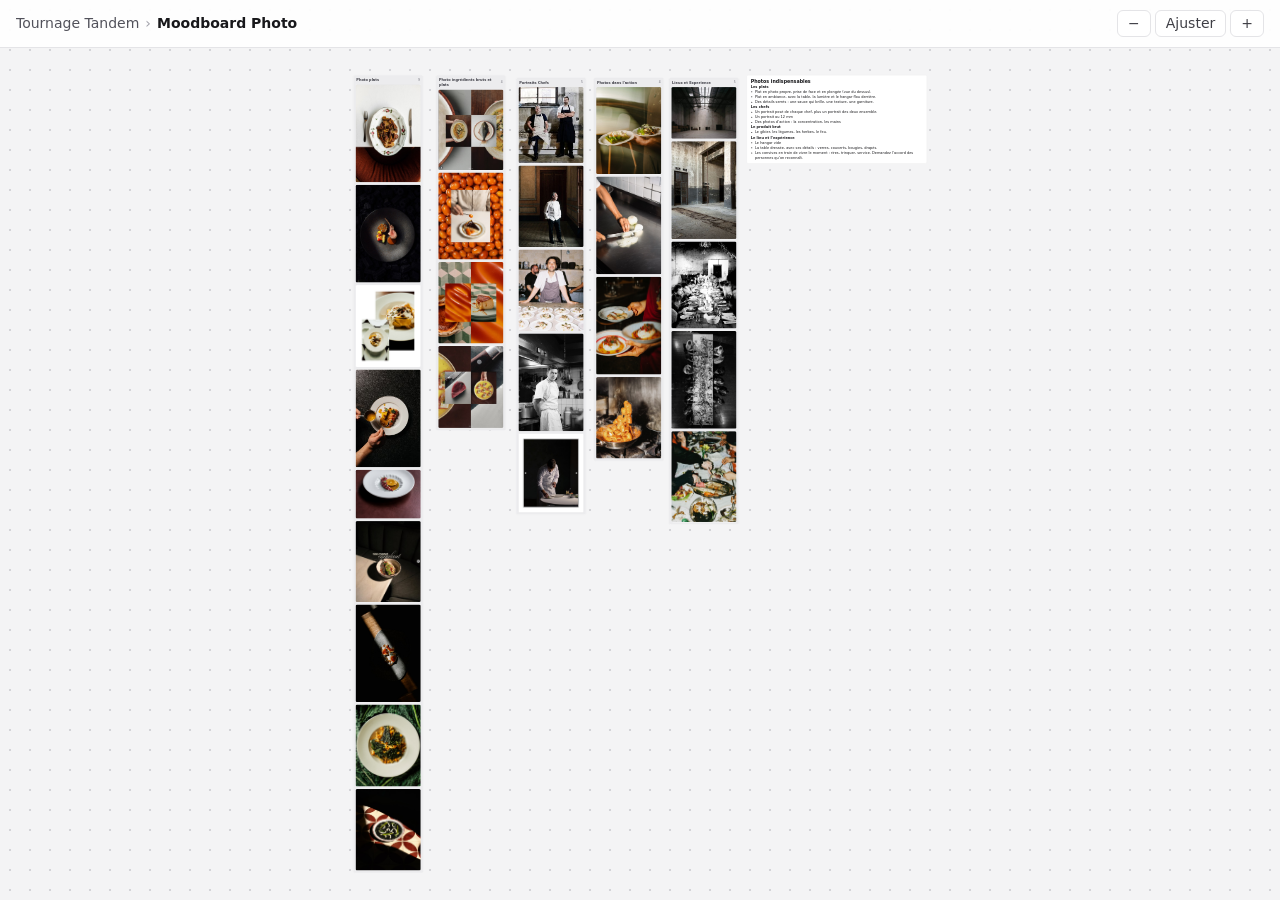
==== commit 39d27e0e: "Publier Tournage Tandem" ====
--- a/tournage-tandem-293031/b-8mO2krAp-R.html
+++ b/tournage-tandem-293031/b-8mO2krAp-R.html
@@ -10,7 +10,7 @@
 <body>
 <header class="lb-bar"><nav class="lb-title"><a href="index.html">Tournage Tandem</a><span class="lb-sep">›</span><span>Moodboard Photo</span></nav>
 <span class="lb-tools"><button type="button" data-zoom="out" aria-label="Dézoomer">−</button><button type="button" data-zoom="fit">Ajuster</button><button type="button" data-zoom="in" aria-label="Zoomer">+</button></span></header>
-<main id="lb-viewport"><div id="lb-board" data-w="2370" data-h="3264" style="width:2370px;height:3264px"><div class="absolute top-0 left-0 origin-top-left" style="transform: translate(1290px, 400px);"><svg class="pointer-events-none absolute top-0 left-0 overflow-visible" width="1" height="1"><defs><marker id="arrowhead" viewBox="0 0 10 10" refX="9" refY="5" markerWidth="7" markerHeight="7" orient="auto-start-reverse"><path d="M0,0 L10,5 L0,10 z" fill="context-stroke"></path></marker></defs></svg><div data-card-id="LvJsIayY3w" tabindex="0" aria-label="Carte colonne" aria-selected="false" class="group absolute top-0 left-0 rounded-md border border-zinc-200 select-none " style="transform: translate(-1250px, -360px); width: 280px; z-index: 56; background: var(--color-surface);"><div class="rounded-md bg-zinc-200/70 p-2"><div class="mb-2 flex items-center gap-2 px-1 text-sm font-semibold text-zinc-700"><span class="flex-1">Photo plats</span><span class="text-xs font-normal text-zinc-500">9</span></div><div data-column-list="LvJsIayY3w" class="flex min-h-16 flex-col gap-2"><div data-card-id="njNgyBtPIL" data-column-child="true" class="relative rounded-md border border-zinc-200 " style="background: var(--color-surface);"><div><div class="relative overflow-hidden bg-zinc-200 rounded-md" style="aspect-ratio: 736 / 1104;"><img alt="" draggable="false" decoding="async" class="h-full w-full object-cover" src="media/i4.png"></div></div></div><div data-card-id="IyU7sFW_4O" data-column-child="true" class="relative rounded-md border border-zinc-200 " style="background: var(--color-surface);"><div><div class="relative overflow-hidden bg-zinc-200 rounded-md" style="aspect-ratio: 736 / 1104;"><img alt="" draggable="false" decoding="async" class="h-full w-full object-cover" src="media/i5.png"></div></div></div><div data-card-id="vJoPE5KVjy" data-column-child="true" class="relative rounded-md border border-zinc-200 " style="background: var(--color-surface);"><div><div class="relative overflow-hidden bg-zinc-200 rounded-md" style="aspect-ratio: 1080 / 1357;"><img alt="" draggable="false" decoding="async" class="h-full w-full object-cover" src="media/i6.png"></div></div></div><div data-card-id="wA_PZxwDK-" data-column-child="true" class="relative rounded-md border border-zinc-200 " style="background: var(--color-surface);"><div><div class="relative overflow-hidden bg-zinc-200 rounded-md" style="aspect-ratio: 236 / 354;"><img alt="" draggable="false" decoding="async" class="h-full w-full object-cover" src="media/i7.png"></div></div></div><div data-card-id="BzSF8DT0bY" data-column-child="true" class="relative rounded-md border border-zinc-200 " style="background: var(--color-surface);"><div><div class="relative overflow-hidden bg-zinc-200 rounded-md" style="aspect-ratio: 1080 / 810;"><img alt="" draggable="false" decoding="async" class="h-full w-full object-cover" src="media/i8.png"></div></div></div><div data-card-id="XKfzTBZloX" data-column-child="true" class="relative rounded-md border border-zinc-200 " style="background: var(--color-surface);"><div><div class="relative overflow-hidden bg-zinc-200 rounded-md" style="aspect-ratio: 633 / 787;"><img alt="" draggable="false" decoding="async" class="h-full w-full object-cover" src="media/i9.png"></div></div></div><div data-card-id="W5r5z1dsIK" data-column-child="true" class="relative rounded-md border border-zinc-200 " style="background: var(--color-surface);"><div><div class="relative overflow-hidden bg-zinc-200 rounded-md" style="aspect-ratio: 735 / 1101;"><img alt="" draggable="false" decoding="async" class="h-full w-full object-cover" src="media/i10.png"></div></div></div><div data-card-id="UJIeEretI3" data-column-child="true" class="relative rounded-md border border-zinc-200 " style="background: var(--color-surface);"><div><div class="relative overflow-hidden bg-zinc-200 rounded-md" style="aspect-ratio: 1080 / 1357;"><img alt="" draggable="false" decoding="async" class="h-full w-full object-cover" src="media/i11.png"></div></div></div><div data-card-id="RzW-T9tasm" data-column-child="true" class="relative rounded-md border border-zinc-200 " style="background: var(--color-surface);"><div><div class="relative overflow-hidden bg-zinc-200 rounded-md" style="aspect-ratio: 1080 / 1350;"><img alt="" draggable="false" decoding="async" class="h-full w-full object-cover" src="media/i12.png"></div></div></div></div></div></div><div data-card-id="RXgwbkj4sM" tabindex="0" aria-label="Carte note" aria-selected="false" class="group absolute top-0 left-0 rounded-md border border-zinc-200 select-none " style="transform: translate(320px, -360px); width: 720px; z-index: 198; background: var(--color-surface);"><div class="note-content px-4 py-3"><div><p>Photos indispensables</p><p></p><p>Les plats </p><p></p><p>Chaque plat en photo propre, prise de face et en plongée (vue du dessus). C’est le format menu, site et presse.</p><p>Chaque plat en ambiance, avec la table, la lumière et le hangar flou derrière.</p><p>Des détails serrés : une sauce qui brille, une texture, une garniture.</p><p></p><p>Les chefs</p><p>Un portrait posé de chaque chef, plus un portrait des deux ensemble. C’est le format presse.</p><p>Un portrait au 12 mm, avec les chefs petits dans l’immensité du hangar.</p><p>Des photos d’action : la concentration, les mains, la complicité entre eux.</p><p></p><p>Le produit brut</p><p>Le gibier, les légumes, les herbes, le feu.<br><br><strong>Le lieu et l’expérience</strong></p><ul><li><p>Le hangar vide</p></li><li><p>La table dressée, avec ses détails : verres, couverts, bougies, drapés.</p></li><li><p>Les convives en train de vivre le moment : rires, trinquer, service. Demandez l’accord des personnes qu’on reconnaît.</p></li></ul><p></p></div></div></div><div data-card-id="9bsiTiOy2B" tabindex="0" aria-label="Carte colonne" aria-selected="false" class="group absolute top-0 left-0 rounded-md border border-zinc-200 select-none " style="transform: translate(-920px, -360px); width: 280px; z-index: 103; background: var(--color-surface);"><div class="rounded-md bg-zinc-200/70 p-2"><div class="mb-2 flex items-center gap-2 px-1 text-sm font-semibold text-zinc-700"><span class="flex-1">Photo ingrédients bruts et plats</span><span class="text-xs font-normal text-zinc-500">4</span></div><div data-column-list="9bsiTiOy2B" class="flex min-h-16 flex-col gap-2"><div data-card-id="XRxmBs9Y7x" data-column-child="true" class="relative rounded-md border border-zinc-200 " style="background: var(--color-surface);"><div><div class="relative overflow-hidden bg-zinc-200 rounded-md" style="aspect-ratio: 736 / 910;"><img alt="" draggable="false" decoding="async" class="h-full w-full object-cover" src="media/i13.png"></div></div></div><div data-card-id="k-zAx4Mwv9" data-column-child="true" class="relative rounded-md border border-zinc-200 " style="background: var(--color-surface);"><div><div class="relative overflow-hidden bg-zinc-200 rounded-md" style="aspect-ratio: 1080 / 1440;"><img alt="" draggable="false" decoding="async" class="h-full w-full object-cover" src="media/i14.png"></div></div></div><div data-card-id="_bn1Z7Jq5g" data-column-child="true" class="relative rounded-md border border-zinc-200 " style="background: var(--color-surface);"><div><div class="relative overflow-hidden bg-zinc-200 rounded-md" style="aspect-ratio: 736 / 920;"><img alt="" draggable="false" decoding="async" class="h-full w-full object-cover" src="media/i15.png"></div></div></div><div data-card-id="ds8Im5H5Rj" data-column-child="true" class="relative rounded-md border border-zinc-200 " style="background: var(--color-surface);"><div><div class="relative overflow-hidden bg-zinc-200 rounded-md" style="aspect-ratio: 735 / 923;"><img alt="" draggable="false" decoding="async" class="h-full w-full object-cover" src="media/i16.png"></div></div></div></div></div></div><div data-card-id="5OZ8NhN9VP" tabindex="0" aria-label="Carte colonne" aria-selected="false" class="group absolute top-0 left-0 rounded-md border border-zinc-200 select-none " style="transform: translate(-600px, -350px); width: 280px; z-index: 129; background: var(--color-surface);"><div class="rounded-md bg-zinc-200/70 p-2"><div class="mb-2 flex items-center gap-2 px-1 text-sm font-semibold text-zinc-700"><span class="flex-1">Portraits Chefs</span><span class="text-xs font-normal text-zinc-500">5</span></div><div data-column-list="5OZ8NhN9VP" class="flex min-h-16 flex-col gap-2"><div data-card-id="KMeuzlbNnv" data-column-child="true" class="relative rounded-md border border-zinc-200 " style="background: var(--color-surface);"><div><div class="relative overflow-hidden bg-zinc-200 rounded-md" style="aspect-ratio: 236 / 275;"><img alt="" draggable="false" decoding="async" class="h-full w-full object-cover" src="media/i17.png"></div></div></div><div data-card-id="vSQC8sdJQJ" data-column-child="true" class="relative rounded-md border border-zinc-200 " style="background: var(--color-surface);"><div><div class="relative overflow-hidden bg-zinc-200 rounded-md" style="aspect-ratio: 480 / 600;"><img alt="" draggable="false" decoding="async" class="h-full w-full object-cover" src="media/i18.png"></div></div></div><div data-card-id="62qQlUIC3m" data-column-child="true" class="relative rounded-md border border-zinc-200 " style="background: var(--color-surface);"><div><div class="relative overflow-hidden bg-zinc-200 rounded-md" style="aspect-ratio: 736 / 920;"><img alt="" draggable="false" decoding="async" class="h-full w-full object-cover" src="media/i19.png"></div></div></div><div data-card-id="2UBen1p0eY" data-column-child="true" class="relative rounded-md border border-zinc-200 " style="background: var(--color-surface);"><div><div class="relative overflow-hidden bg-zinc-200 rounded-md" style="aspect-ratio: 853 / 1280;"><img alt="" draggable="false" decoding="async" class="h-full w-full object-cover" src="media/i20.png"></div></div></div><div data-card-id="iUIeqtGSo3" data-column-child="true" class="relative rounded-md border border-zinc-200 " style="background: var(--color-surface);"><div><div class="relative overflow-hidden bg-zinc-200 rounded-md" style="aspect-ratio: 735 / 886;"><img alt="" draggable="false" decoding="async" class="h-full w-full object-cover" src="media/i21.png"></div></div></div></div></div></div><div data-card-id="lsM_R3kjJk" tabindex="0" aria-label="Carte colonne" aria-selected="false" class="group absolute top-0 left-0 rounded-md border border-zinc-200 select-none " style="transform: translate(-290px, -350px); width: 280px; z-index: 151; background: var(--color-surface);"><div class="rounded-md bg-zinc-200/70 p-2"><div class="mb-2 flex items-center gap-2 px-1 text-sm font-semibold text-zinc-700"><span class="flex-1">Photos dans l'action</span><span class="text-xs font-normal text-zinc-500">5</span></div><div data-column-list="lsM_R3kjJk" class="flex min-h-16 flex-col gap-2"><div data-card-id="nvrEvSEn0A" data-column-child="true" class="relative rounded-md border border-zinc-200 " style="background: var(--color-surface);"><div><div class="relative overflow-hidden bg-zinc-200 rounded-md" style="aspect-ratio: 736 / 981;"><img alt="" draggable="false" decoding="async" class="h-full w-full object-cover" src="media/i22.png"></div></div></div><div data-card-id="2NFzXFzOPp" data-column-child="true" class="relative rounded-md border border-zinc-200 " style="background: var(--color-surface);"><div><div class="relative overflow-hidden bg-zinc-200 rounded-md" style="aspect-ratio: 735 / 1103;"><img alt="" draggable="false" decoding="async" class="h-full w-full object-cover" src="media/i23.png"></div></div></div><div data-card-id="EYjnAROrxI" data-column-child="true" class="relative rounded-md border border-zinc-200 " style="background: var(--color-surface);"><div><div class="relative overflow-hidden bg-zinc-200 rounded-md" style="aspect-ratio: 736 / 920;"><img alt="" draggable="false" decoding="async" class="h-full w-full object-cover" src="media/i24.png"></div></div></div><div data-card-id="Mbtm92wgEy" data-column-child="true" class="relative rounded-md border border-zinc-200 " style="background: var(--color-surface);"><div><div class="relative overflow-hidden bg-zinc-200 rounded-md" style="aspect-ratio: 1200 / 1799;"><img alt="" draggable="false" decoding="async" class="h-full w-full object-cover" src="media/i25.jpg"></div></div></div><div data-card-id="9i31WPZSc4" data-column-child="true" class="relative rounded-md border border-zinc-200 " style="background: var(--color-surface);"><div><div class="relative overflow-hidden bg-zinc-200 rounded-md" style="aspect-ratio: 736 / 920;"><img alt="" draggable="false" decoding="async" class="h-full w-full object-cover" src="media/i26.png"></div></div></div></div></div></div><div data-card-id="MlUQ92Ofdx" tabindex="0" aria-label="Carte colonne" aria-selected="false" class="group absolute top-0 left-0 rounded-md border border-zinc-200 select-none " style="transform: translate(10px, -350px); width: 280px; z-index: 185; background: var(--color-surface);"><div class="rounded-md bg-zinc-200/70 p-2"><div class="mb-2 flex items-center gap-2 px-1 text-sm font-semibold text-zinc-700"><span class="flex-1">Lieux et Experience</span><span class="text-xs font-normal text-zinc-500">5</span></div><div data-column-list="MlUQ92Ofdx" class="flex min-h-16 flex-col gap-2"><div data-card-id="k3ihn5Mwiq" data-column-child="true" class="relative rounded-md border border-zinc-200 " style="background: var(--color-surface);"><div><div class="relative overflow-hidden bg-zinc-200 rounded-md" style="aspect-ratio: 736 / 583;"><img alt="" draggable="false" decoding="async" class="h-full w-full object-cover" src="media/i27.png"></div></div></div><div data-card-id="mIV87DHWAd" data-column-child="true" class="relative rounded-md border border-zinc-200 " style="background: var(--color-surface);"><div><div class="relative overflow-hidden bg-zinc-200 rounded-md" style="aspect-ratio: 427 / 640;"><img alt="" draggable="false" decoding="async" class="h-full w-full object-cover" src="media/i28.png"></div></div></div><div data-card-id="74-20V0Ekl" data-column-child="true" class="relative rounded-md border border-zinc-200 " style="background: var(--color-surface);"><div><div class="relative overflow-hidden bg-zinc-200 rounded-md" style="aspect-ratio: 899 / 1200;"><img alt="" draggable="false" decoding="async" class="h-full w-full object-cover" src="media/i29.png"></div></div></div><div data-card-id="DCkj7bv6Ms" data-column-child="true" class="relative rounded-md border border-zinc-200 " style="background: var(--color-surface);"><div><div class="relative overflow-hidden bg-zinc-200 rounded-md" style="aspect-ratio: 736 / 1104;"><img alt="" draggable="false" decoding="async" class="h-full w-full object-cover" src="media/i30.png"></div></div></div><div data-card-id="jAz-Vx_orw" data-column-child="true" class="relative rounded-md border border-zinc-200 " style="background: var(--color-surface);"><div><div class="relative overflow-hidden bg-zinc-200 rounded-md" style="aspect-ratio: 1200 / 1679;"><img alt="" draggable="false" decoding="async" class="h-full w-full object-cover" src="media/i31.jpg"></div></div></div></div></div></div></div></div></main>
+<main id="lb-viewport"><div id="lb-board" data-w="2370" data-h="3264" style="width:2370px;height:3264px"><div class="absolute top-0 left-0 origin-top-left" style="transform: translate(1290px, 400px);"><svg class="pointer-events-none absolute top-0 left-0 overflow-visible" width="1" height="1"><defs><marker id="arrowhead" viewBox="0 0 10 10" refX="9" refY="5" markerWidth="7" markerHeight="7" orient="auto-start-reverse"><path d="M0,0 L10,5 L0,10 z" fill="context-stroke"></path></marker></defs></svg><div data-card-id="LvJsIayY3w" tabindex="0" aria-label="Carte colonne" aria-selected="false" class="group absolute top-0 left-0 rounded-md border border-zinc-200 select-none " style="transform: translate(-1250px, -360px); width: 280px; z-index: 56; background: var(--color-surface);"><div class="rounded-md bg-zinc-200/70 p-2"><div class="mb-2 flex items-center gap-2 px-1 text-sm font-semibold text-zinc-700"><span class="flex-1">Photo plats</span><span class="text-xs font-normal text-zinc-500">9</span></div><div data-column-list="LvJsIayY3w" class="flex min-h-16 flex-col gap-2"><div data-card-id="njNgyBtPIL" data-column-child="true" class="relative rounded-md border border-zinc-200 " style="background: var(--color-surface);"><div><div class="relative overflow-hidden bg-zinc-200 rounded-md" style="aspect-ratio: 736 / 1104;"><img alt="" draggable="false" decoding="async" class="h-full w-full object-cover" src="media/i4.png"></div></div></div><div data-card-id="IyU7sFW_4O" data-column-child="true" class="relative rounded-md border border-zinc-200 " style="background: var(--color-surface);"><div><div class="relative overflow-hidden bg-zinc-200 rounded-md" style="aspect-ratio: 736 / 1104;"><img alt="" draggable="false" decoding="async" class="h-full w-full object-cover" src="media/i5.png"></div></div></div><div data-card-id="vJoPE5KVjy" data-column-child="true" class="relative rounded-md border border-zinc-200 " style="background: var(--color-surface);"><div><div class="relative overflow-hidden bg-zinc-200 rounded-md" style="aspect-ratio: 1080 / 1357;"><img alt="" draggable="false" decoding="async" class="h-full w-full object-cover" src="media/i6.png"></div></div></div><div data-card-id="wA_PZxwDK-" data-column-child="true" class="relative rounded-md border border-zinc-200 " style="background: var(--color-surface);"><div><div class="relative overflow-hidden bg-zinc-200 rounded-md" style="aspect-ratio: 236 / 354;"><img alt="" draggable="false" decoding="async" class="h-full w-full object-cover" src="media/i7.png"></div></div></div><div data-card-id="BzSF8DT0bY" data-column-child="true" class="relative rounded-md border border-zinc-200 " style="background: var(--color-surface);"><div><div class="relative overflow-hidden bg-zinc-200 rounded-md" style="aspect-ratio: 1080 / 810;"><img alt="" draggable="false" decoding="async" class="h-full w-full object-cover" src="media/i8.png"></div></div></div><div data-card-id="XKfzTBZloX" data-column-child="true" class="relative rounded-md border border-zinc-200 " style="background: var(--color-surface);"><div><div class="relative overflow-hidden bg-zinc-200 rounded-md" style="aspect-ratio: 633 / 787;"><img alt="" draggable="false" decoding="async" class="h-full w-full object-cover" src="media/i9.png"></div></div></div><div data-card-id="W5r5z1dsIK" data-column-child="true" class="relative rounded-md border border-zinc-200 " style="background: var(--color-surface);"><div><div class="relative overflow-hidden bg-zinc-200 rounded-md" style="aspect-ratio: 735 / 1101;"><img alt="" draggable="false" decoding="async" class="h-full w-full object-cover" src="media/i10.png"></div></div></div><div data-card-id="UJIeEretI3" data-column-child="true" class="relative rounded-md border border-zinc-200 " style="background: var(--color-surface);"><div><div class="relative overflow-hidden bg-zinc-200 rounded-md" style="aspect-ratio: 1080 / 1357;"><img alt="" draggable="false" decoding="async" class="h-full w-full object-cover" src="media/i11.png"></div></div></div><div data-card-id="RzW-T9tasm" data-column-child="true" class="relative rounded-md border border-zinc-200 " style="background: var(--color-surface);"><div><div class="relative overflow-hidden bg-zinc-200 rounded-md" style="aspect-ratio: 1080 / 1350;"><img alt="" draggable="false" decoding="async" class="h-full w-full object-cover" src="media/i12.png"></div></div></div></div></div></div><div data-card-id="RXgwbkj4sM" tabindex="0" aria-label="Carte note" aria-selected="false" class="group absolute top-0 left-0 rounded-md border border-zinc-200 select-none " style="transform: translate(320px, -360px); width: 720px; z-index: 198; background: var(--color-surface);"><div class="note-content px-4 py-3"><div><h1>Photos indispensables</h1><h1></h1><p></p><p><strong>Les plats </strong></p><ul><li><p> Plat en photo propre, prise de face et en plongée (vue du dessus).</p></li><li><p> Plat en ambiance, avec la table, la lumière et le hangar flou derrière.</p></li><li><p>Des détails serrés : une sauce qui brille, une texture, une garniture.</p></li></ul><p></p><p><strong>Les chefs</strong></p><ul><li><p>Un portrait posé de chaque chef, plus un portrait des deux ensemble. </p></li><li><p>Un portrait au 12 mm</p></li><li><p>Des photos d’action : la concentration, les mains</p></li></ul><p></p><p><strong>Le produit brut</strong></p><ul><li><p>Le gibier, les légumes, les herbes, le feu.<br></p></li></ul><p><strong>Le lieu et l’expérience</strong></p><ul><li><p>Le hangar vide</p></li><li><p>La table dressée, avec ses détails : verres, couverts, bougies, drapés.</p></li><li><p>Les convives en train de vivre le moment : rires, trinquer, service. Demandez l’accord des personnes qu’on reconnaît.</p></li></ul><p></p></div></div></div><div data-card-id="9bsiTiOy2B" tabindex="0" aria-label="Carte colonne" aria-selected="false" class="group absolute top-0 left-0 rounded-md border border-zinc-200 select-none " style="transform: translate(-920px, -360px); width: 280px; z-index: 103; background: var(--color-surface);"><div class="rounded-md bg-zinc-200/70 p-2"><div class="mb-2 flex items-center gap-2 px-1 text-sm font-semibold text-zinc-700"><span class="flex-1">Photo ingrédients bruts et plats</span><span class="text-xs font-normal text-zinc-500">4</span></div><div data-column-list="9bsiTiOy2B" class="flex min-h-16 flex-col gap-2"><div data-card-id="XRxmBs9Y7x" data-column-child="true" class="relative rounded-md border border-zinc-200 " style="background: var(--color-surface);"><div><div class="relative overflow-hidden bg-zinc-200 rounded-md" style="aspect-ratio: 736 / 910;"><img alt="" draggable="false" decoding="async" class="h-full w-full object-cover" src="media/i13.png"></div></div></div><div data-card-id="k-zAx4Mwv9" data-column-child="true" class="relative rounded-md border border-zinc-200 " style="background: var(--color-surface);"><div><div class="relative overflow-hidden bg-zinc-200 rounded-md" style="aspect-ratio: 1080 / 1440;"><img alt="" draggable="false" decoding="async" class="h-full w-full object-cover" src="media/i14.png"></div></div></div><div data-card-id="_bn1Z7Jq5g" data-column-child="true" class="relative rounded-md border border-zinc-200 " style="background: var(--color-surface);"><div><div class="relative overflow-hidden bg-zinc-200 rounded-md" style="aspect-ratio: 736 / 920;"><img alt="" draggable="false" decoding="async" class="h-full w-full object-cover" src="media/i15.png"></div></div></div><div data-card-id="ds8Im5H5Rj" data-column-child="true" class="relative rounded-md border border-zinc-200 " style="background: var(--color-surface);"><div><div class="relative overflow-hidden bg-zinc-200 rounded-md" style="aspect-ratio: 735 / 923;"><img alt="" draggable="false" decoding="async" class="h-full w-full object-cover" src="media/i16.png"></div></div></div></div></div></div><div data-card-id="5OZ8NhN9VP" tabindex="0" aria-label="Carte colonne" aria-selected="false" class="group absolute top-0 left-0 rounded-md border border-zinc-200 select-none " style="transform: translate(-600px, -350px); width: 280px; z-index: 129; background: var(--color-surface);"><div class="rounded-md bg-zinc-200/70 p-2"><div class="mb-2 flex items-center gap-2 px-1 text-sm font-semibold text-zinc-700"><span class="flex-1">Portraits Chefs</span><span class="text-xs font-normal text-zinc-500">5</span></div><div data-column-list="5OZ8NhN9VP" class="flex min-h-16 flex-col gap-2"><div data-card-id="KMeuzlbNnv" data-column-child="true" class="relative rounded-md border border-zinc-200 " style="background: var(--color-surface);"><div><div class="relative overflow-hidden bg-zinc-200 rounded-md" style="aspect-ratio: 236 / 275;"><img alt="" draggable="false" decoding="async" class="h-full w-full object-cover" src="media/i17.png"></div></div></div><div data-card-id="vSQC8sdJQJ" data-column-child="true" class="relative rounded-md border border-zinc-200 " style="background: var(--color-surface);"><div><div class="relative overflow-hidden bg-zinc-200 rounded-md" style="aspect-ratio: 480 / 600;"><img alt="" draggable="false" decoding="async" class="h-full w-full object-cover" src="media/i18.png"></div></div></div><div data-card-id="62qQlUIC3m" data-column-child="true" class="relative rounded-md border border-zinc-200 " style="background: var(--color-surface);"><div><div class="relative overflow-hidden bg-zinc-200 rounded-md" style="aspect-ratio: 736 / 920;"><img alt="" draggable="false" decoding="async" class="h-full w-full object-cover" src="media/i19.png"></div></div></div><div data-card-id="2UBen1p0eY" data-column-child="true" class="relative rounded-md border border-zinc-200 " style="background: var(--color-surface);"><div><div class="relative overflow-hidden bg-zinc-200 rounded-md" style="aspect-ratio: 853 / 1280;"><img alt="" draggable="false" decoding="async" class="h-full w-full object-cover" src="media/i20.png"></div></div></div><div data-card-id="iUIeqtGSo3" data-column-child="true" class="relative rounded-md border border-zinc-200 " style="background: var(--color-surface);"><div><div class="relative overflow-hidden bg-zinc-200 rounded-md" style="aspect-ratio: 735 / 886;"><img alt="" draggable="false" decoding="async" class="h-full w-full object-cover" src="media/i21.png"></div></div></div></div></div></div><div data-card-id="lsM_R3kjJk" tabindex="0" aria-label="Carte colonne" aria-selected="false" class="group absolute top-0 left-0 rounded-md border border-zinc-200 select-none " style="transform: translate(-290px, -350px); width: 280px; z-index: 151; background: var(--color-surface);"><div class="rounded-md bg-zinc-200/70 p-2"><div class="mb-2 flex items-center gap-2 px-1 text-sm font-semibold text-zinc-700"><span class="flex-1">Photos dans l'action</span><span class="text-xs font-normal text-zinc-500">4</span></div><div data-column-list="lsM_R3kjJk" class="flex min-h-16 flex-col gap-2"><div data-card-id="nvrEvSEn0A" data-column-child="true" class="relative rounded-md border border-zinc-200 " style="background: var(--color-surface);"><div><div class="relative overflow-hidden bg-zinc-200 rounded-md" style="aspect-ratio: 736 / 981;"><img alt="" draggable="false" decoding="async" class="h-full w-full object-cover" src="media/i22.png"></div></div></div><div data-card-id="2NFzXFzOPp" data-column-child="true" class="relative rounded-md border border-zinc-200 " style="background: var(--color-surface);"><div><div class="relative overflow-hidden bg-zinc-200 rounded-md" style="aspect-ratio: 735 / 1103;"><img alt="" draggable="false" decoding="async" class="h-full w-full object-cover" src="media/i23.png"></div></div></div><div data-card-id="Mbtm92wgEy" data-column-child="true" class="relative rounded-md border border-zinc-200 " style="background: var(--color-surface);"><div><div class="relative overflow-hidden bg-zinc-200 rounded-md" style="aspect-ratio: 1200 / 1799;"><img alt="" draggable="false" decoding="async" class="h-full w-full object-cover" src="media/i24.jpg"></div></div></div><div data-card-id="9i31WPZSc4" data-column-child="true" class="relative rounded-md border border-zinc-200 " style="background: var(--color-surface);"><div><div class="relative overflow-hidden bg-zinc-200 rounded-md" style="aspect-ratio: 736 / 920;"><img alt="" draggable="false" decoding="async" class="h-full w-full object-cover" src="media/i25.png"></div></div></div></div></div></div><div data-card-id="MlUQ92Ofdx" tabindex="0" aria-label="Carte colonne" aria-selected="false" class="group absolute top-0 left-0 rounded-md border border-zinc-200 select-none " style="transform: translate(10px, -350px); width: 280px; z-index: 185; background: var(--color-surface);"><div class="rounded-md bg-zinc-200/70 p-2"><div class="mb-2 flex items-center gap-2 px-1 text-sm font-semibold text-zinc-700"><span class="flex-1">Lieux et Experience</span><span class="text-xs font-normal text-zinc-500">5</span></div><div data-column-list="MlUQ92Ofdx" class="flex min-h-16 flex-col gap-2"><div data-card-id="k3ihn5Mwiq" data-column-child="true" class="relative rounded-md border border-zinc-200 " style="background: var(--color-surface);"><div><div class="relative overflow-hidden bg-zinc-200 rounded-md" style="aspect-ratio: 736 / 583;"><img alt="" draggable="false" decoding="async" class="h-full w-full object-cover" src="media/i26.png"></div></div></div><div data-card-id="mIV87DHWAd" data-column-child="true" class="relative rounded-md border border-zinc-200 " style="background: var(--color-surface);"><div><div class="relative overflow-hidden bg-zinc-200 rounded-md" style="aspect-ratio: 427 / 640;"><img alt="" draggable="false" decoding="async" class="h-full w-full object-cover" src="media/i27.png"></div></div></div><div data-card-id="74-20V0Ekl" data-column-child="true" class="relative rounded-md border border-zinc-200 " style="background: var(--color-surface);"><div><div class="relative overflow-hidden bg-zinc-200 rounded-md" style="aspect-ratio: 899 / 1200;"><img alt="" draggable="false" decoding="async" class="h-full w-full object-cover" src="media/i28.png"></div></div></div><div data-card-id="DCkj7bv6Ms" data-column-child="true" class="relative rounded-md border border-zinc-200 " style="background: var(--color-surface);"><div><div class="relative overflow-hidden bg-zinc-200 rounded-md" style="aspect-ratio: 736 / 1104;"><img alt="" draggable="false" decoding="async" class="h-full w-full object-cover" src="media/i29.png"></div></div></div><div data-card-id="jAz-Vx_orw" data-column-child="true" class="relative rounded-md border border-zinc-200 " style="background: var(--color-surface);"><div><div class="relative overflow-hidden bg-zinc-200 rounded-md" style="aspect-ratio: 1200 / 1679;"><img alt="" draggable="false" decoding="async" class="h-full w-full object-cover" src="media/i30.jpg"></div></div></div></div></div></div></div></div></main>
 <div id="lb-lightbox" hidden></div>
 <script src="viewer.js"></script>
 </body>
--- a/tournage-tandem-293031/site.css
+++ b/tournage-tandem-293031/site.css
@@ -459,6 +459,7 @@
   .filter { filter: var(--tw-blur,) var(--tw-brightness,) var(--tw-contrast,) var(--tw-grayscale,) var(--tw-hue-rotate,) var(--tw-invert,) var(--tw-saturate,) var(--tw-sepia,) var(--tw-drop-shadow,); }
   .transition-opacity { transition-property: opacity; transition-timing-function: var(--tw-ease,var(--default-transition-timing-function)); transition-duration: var(--tw-duration,var(--default-transition-duration)); }
   .outline-none { --tw-outline-style: none; outline-style: none; }
+  .select-all { -webkit-user-select: all; }
   .select-none { -webkit-user-select: none; }
   .select-text { -webkit-user-select: text; }
   .\[-webkit-touch-callout\:none\] { }
